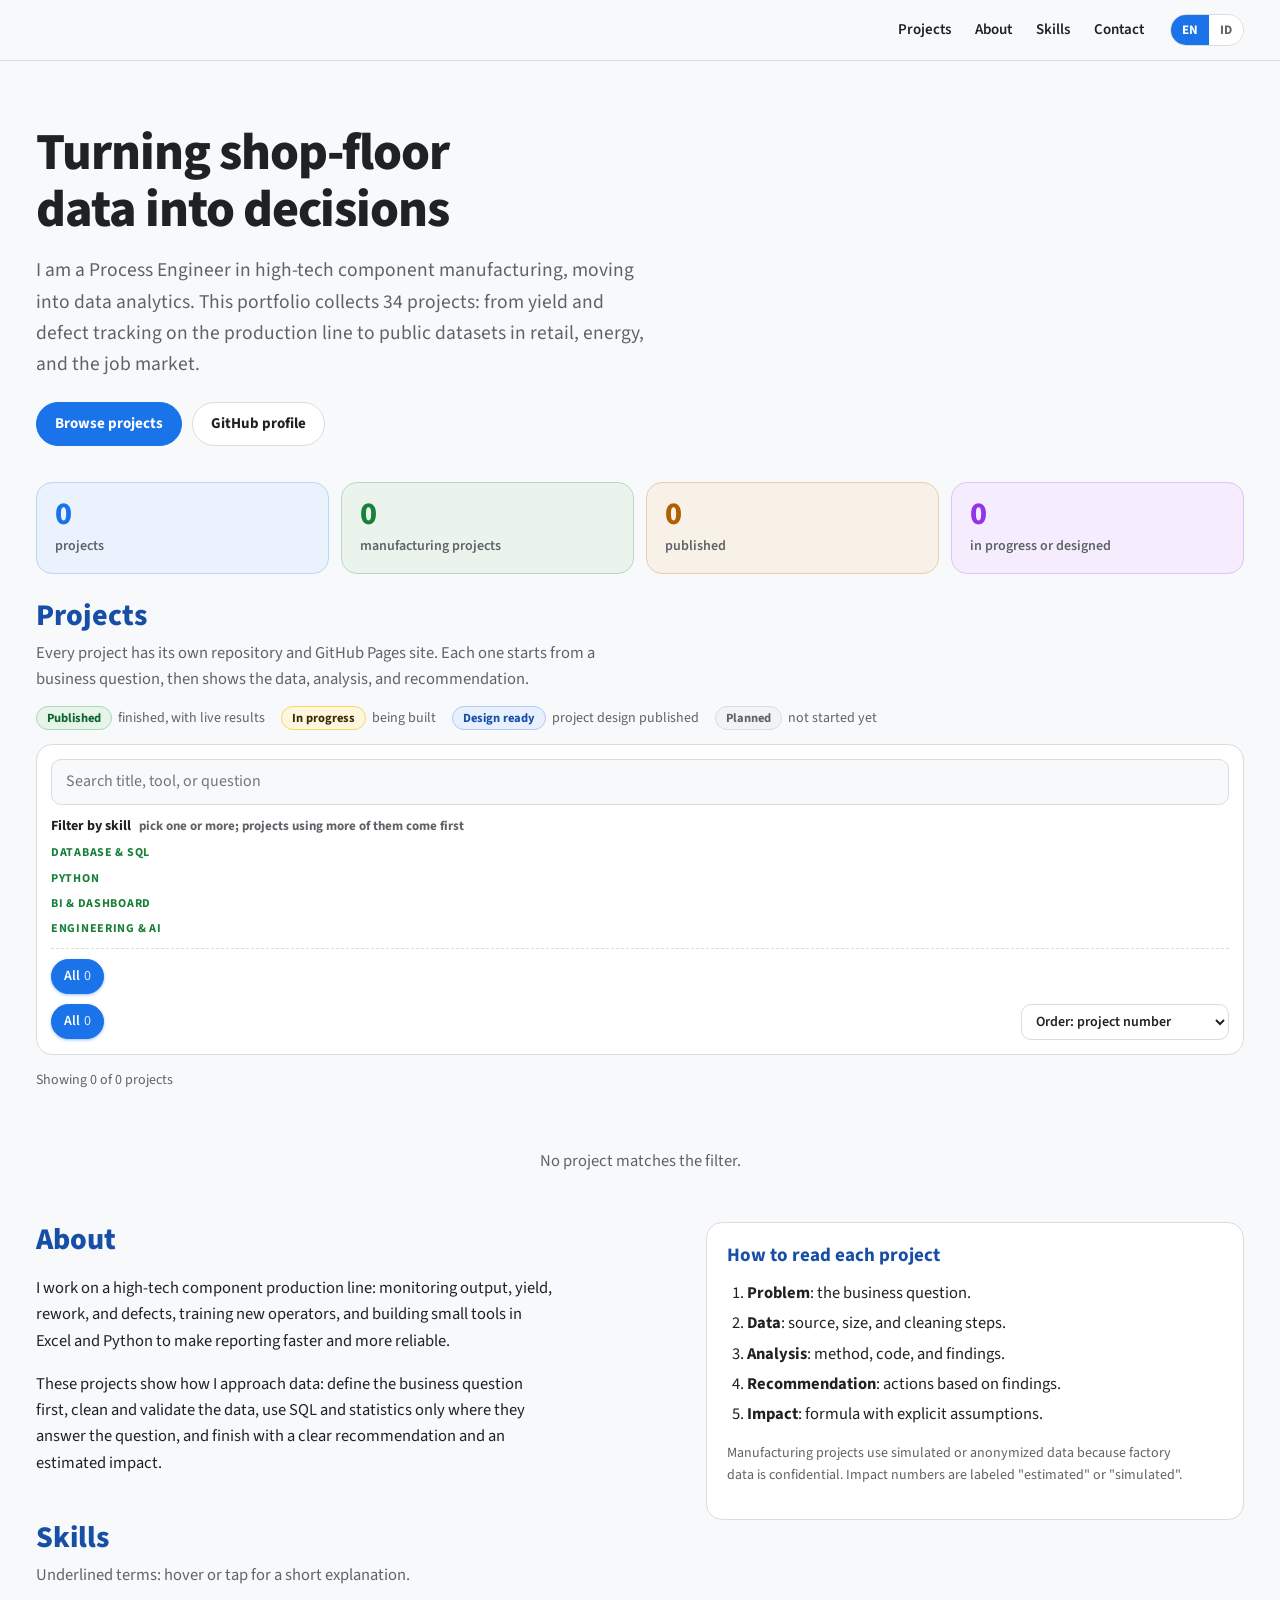
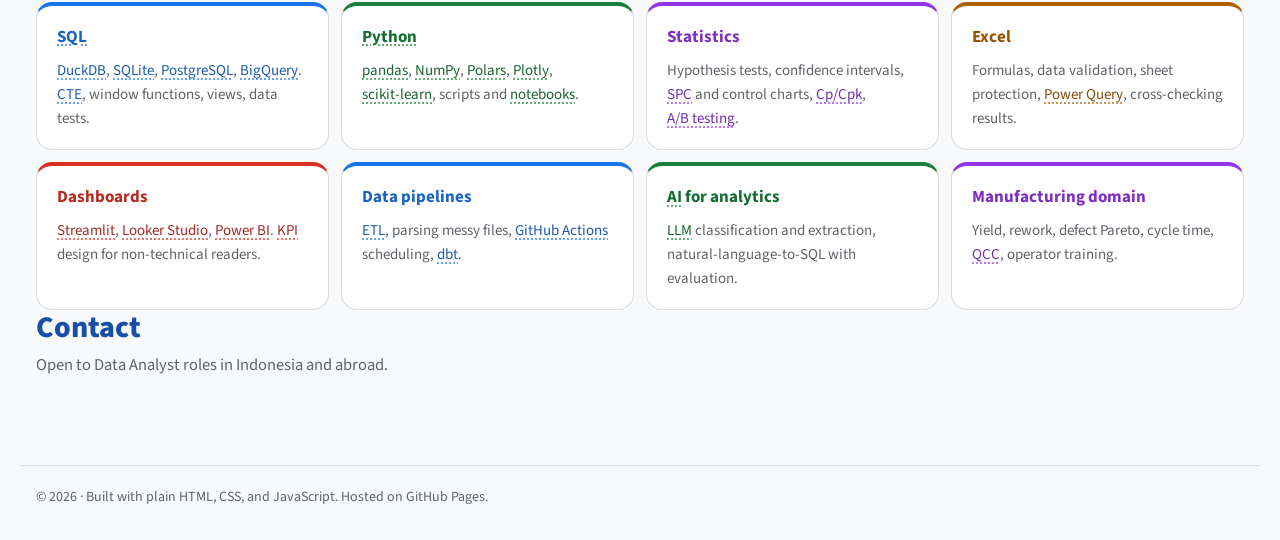
==== index.html @ 9bd35b0b "Skills: glossary popovers for platforms and acronyms, one hue per card Platforms and acronyms in the" ====
<!doctype html>
<html lang="en">
<head>
<meta charset="utf-8">
<meta name="viewport" content="width=device-width,initial-scale=1">
<title>Bagus Bernadi · Data Analyst Portfolio</title>
<meta name="description" content="Data Analyst portfolio of Bagus Bernadi: 34 projects in manufacturing analytics, SQL, Python, statistics, and dashboards.">
<meta property="og:title" content="Bagus Bernadi · Data Analyst Portfolio">
<meta property="og:description" content="34 data projects: manufacturing analytics, SQL, Python, statistics, and dashboards.">
<meta property="og:type" content="website">
<link rel="icon" href="assets/favicon.svg" type="image/svg+xml">
<link rel="preconnect" href="https://fonts.googleapis.com"><link rel="preconnect" href="https://fonts.gstatic.com" crossorigin>
<link rel="stylesheet" href="https://fonts.googleapis.com/css2?family=Source+Sans+3:wght@400;600;700;800&display=swap">
<link rel="stylesheet" href="assets/style.css?v=20261025a">
</head>
<body>
<header class="top">
 <div class="wrap bar">
  <a class="brand" href="#top" id="brand">Bagus Bernadi</a>
  <nav aria-label="Main">
   <a href="#projects" data-i="nav.projects">Projects</a>
   <a href="#about" data-i="nav.about">About</a>
   <a href="#skills" data-i="nav.skills">Skills</a>
   <a href="#contact" data-i="nav.contact">Contact</a>
  </nav>
  <div class="lang" role="group" aria-label="Language">
   <button type="button" data-lang="en" aria-pressed="true">EN</button><button type="button" data-lang="id" aria-pressed="false">ID</button>
  </div>
 </div>
</header>

<main id="top">
 <section class="hero wrap">
  <p class="eyebrow" id="role"></p>
  <h1 data-i="hero.title">Turning shop-floor data into decisions</h1>
  <p class="lead" data-i="hero.lead">I am a Process Engineer in high-tech component manufacturing, moving into data analytics. This portfolio collects 34 projects: from yield and defect tracking on the production line to public datasets in retail, energy, and the job market.</p>
  <div class="cta"><a class="btn pri" href="#projects" data-i="hero.cta1">Browse projects</a><a class="btn" id="ghLink" href="#" target="_blank" rel="noopener" data-i="hero.cta2">GitHub profile</a></div>
  <div class="stats" id="stats"></div>
 </section>

 <section id="projects" class="wrap">
  <h2 data-i="proj.title">Projects</h2>
  <p class="sub" data-i="proj.sub">Every project has its own repository and GitHub Pages site. Each one starts from a business question, then shows the data, analysis, and recommendation.</p>
  <div class="legend" id="legend"></div>
  <div class="filters">
   <label class="search"><span class="sr" data-i="f.search">Search</span><input id="q" type="search" data-ph="f.ph" placeholder="Search title, tool, or question"></label>
   <div class="skillf" id="fSkill" role="group" aria-label="Skills"></div>
   <div class="fgroup" id="fCat" role="group" aria-label="Category"></div>
   <div class="frow">
    <div class="fgroup" id="fStatus" role="group" aria-label="Status"></div>
    <select id="sort" aria-label="Sort"><option value="no" data-i="s.no">Order: project number</option><option value="status" data-i="s.status">Order: most complete first</option><option value="skill" data-i="s.skill">Order: most matching skills</option></select>
   </div>
  </div>
  <p class="count" id="count" aria-live="polite"></p>
  <div class="grid" id="grid"></div>
  <p class="empty" id="empty" hidden data-i="f.empty">No project matches the filter.</p>
 </section>

 <section id="about" class="wrap two">
  <div>
   <h2 data-i="about.title">About</h2>
   <p data-i="about.p1">I work on a high-tech component production line: monitoring output, yield, rework, and defects, training new operators, and building small tools in Excel and Python to make reporting faster and more reliable.</p>
   <p data-i="about.p2">These projects show how I approach data: define the business question first, clean and validate the data, use SQL and statistics only where they answer the question, and finish with a clear recommendation and an estimated impact.</p>
  </div>
  <div class="card note">
   <h3 data-i="about.h3">How to read each project</h3>
   <ol>
    <li data-i="about.l1"><b>Problem</b>: the business question.</li>
    <li data-i="about.l2"><b>Data</b>: source, size, and cleaning steps.</li>
    <li data-i="about.l3"><b>Analysis</b>: method, code, and findings.</li>
    <li data-i="about.l4"><b>Recommendation</b>: actions based on findings.</li>
    <li data-i="about.l5"><b>Impact</b>: formula with explicit assumptions.</li>
   </ol>
   <p class="small" data-i="about.note">Manufacturing projects use simulated or anonymized data because factory data is confidential. Impact numbers are labeled "estimated" or "simulated".</p>
  </div>
 </section>

 <section id="skills" class="wrap">
  <h2 data-i="skills.title">Skills</h2>
  <p class="sub" data-i="skills.sub">Underlined terms: hover or tap for a short explanation.</p>
  <div class="skills" id="skillGrid"></div>
 </section>

 <section id="contact" class="wrap">
  <h2 data-i="contact.title">Contact</h2>
  <p class="sub" data-i="contact.sub">Open to Data Analyst roles in Indonesia and abroad.</p>
  <div class="cta" id="contactLinks"></div>
 </section>
</main>

<footer class="wrap foot"><span id="year"></span> · <span data-i="foot">Built with plain HTML, CSS, and JavaScript. Hosted on GitHub Pages.</span></footer>

<script src="data/projects.js?v=20261025a"></script>
<script src="assets/app.js?v=20261025a"></script>
</body>
</html>
---- assets/style.css ----
:root{color-scheme:light;
--bg:#F8F9FA;--card:#FFFFFF;--sub:#F1F3F4;--line:#DADCE0;
--ink:#202124;--head:#174EA6;--mut:#5F6368;
--blue:#1A73E8;--green:#188038;--amber:#FBBC04;--amber-ink:#3C2A00;--soft:#E8F0FE;
--navyH:#1A73E8;--amberH:#B06000;--tealH:#188038;--plumH:#9334E6;--roseH:#D93025;--skyH:#1967D2;
--f:"Source Sans 3",Calibri,"Segoe UI",Arial,sans-serif}
[hidden]{display:none!important}
*{box-sizing:border-box}
html{scroll-behavior:smooth;scroll-padding-top:72px}
body{margin:0;background:var(--bg);color:var(--ink);font:400 16.5px/1.6 var(--f)}
a{color:var(--blue)}
.wrap{max-width:1240px;margin:0 auto;padding-left:max(16px,env(safe-area-inset-left));padding-right:max(16px,env(safe-area-inset-right))}
.sr{position:absolute;width:1px;height:1px;overflow:hidden;clip:rect(0 0 0 0)}

/* header */
.top{position:sticky;top:0;z-index:10;background:rgba(248,249,250,.92);backdrop-filter:blur(8px);border-bottom:1px solid var(--line)}
.bar{display:flex;align-items:center;gap:16px;height:60px}
.brand{font-weight:800;font-size:18px;color:var(--head);text-decoration:none;white-space:nowrap}
nav{display:flex;gap:4px;margin-left:auto;overflow-x:auto}
nav a{color:var(--ink);text-decoration:none;font-weight:600;font-size:15px;padding:6px 10px;border-radius:8px;white-space:nowrap}
nav a:hover,nav a:focus-visible{background:var(--soft);color:var(--head);outline:none}
.lang{display:flex;border:1px solid var(--line);border-radius:999px;overflow:hidden;flex:none}
.lang button{font:inherit;font-size:13px;font-weight:700;border:0;background:var(--card);color:var(--mut);padding:5px 11px;cursor:pointer}
.lang button[aria-pressed="true"]{background:var(--blue);color:#fff}
.lang button:focus-visible{outline:3px solid var(--amber);outline-offset:-3px}

/* hero */
.hero{padding-top:56px;padding-bottom:24px}
.eyebrow{margin:0 0 8px;font-weight:700;color:var(--green);letter-spacing:.06em;text-transform:uppercase;font-size:13px}
h1{margin:0;font-size:clamp(32px,5vw,52px);line-height:1.1;font-weight:800;letter-spacing:-.02em;max-width:18ch;text-wrap:balance}
.lead{font-size:clamp(17px,1.6vw,19.5px);color:var(--mut);max-width:62ch;margin:16px 0 0}
.cta{display:flex;flex-wrap:wrap;gap:10px;margin-top:22px}
.btn{display:inline-flex;align-items:center;gap:6px;border:1px solid var(--line);background:var(--card);color:var(--ink);text-decoration:none;font-weight:700;font-size:15px;padding:9px 18px;border-radius:999px}
.btn:hover{border-color:var(--blue);color:var(--head)}
.btn.pri{background:var(--blue);border-color:var(--blue);color:#fff}.btn.pri:hover{background:#1765CC;color:#fff}
.btn:focus-visible{outline:3px solid var(--amber);outline-offset:2px}
.stats{display:grid;grid-template-columns:repeat(4,1fr);gap:12px;margin-top:36px}
.stat{--h:var(--navyH);background:color-mix(in srgb,var(--h) 9%,var(--card));border:1px solid color-mix(in srgb,var(--h) 30%,var(--card));border-radius:16px;padding:14px 18px}
.stat b{display:block;font-size:32px;line-height:1.1;font-weight:800;color:var(--h);font-variant-numeric:tabular-nums}
.stat span{font-size:14px;color:var(--mut);font-weight:600}

/* sections */
section{margin-top:56px}
h2{font-size:clamp(24px,2.4vw,30px);font-weight:800;color:var(--head);margin:0 0 6px;line-height:1.2}
h3{font-size:19px;color:var(--head);margin:0 0 8px}
.sub{color:var(--mut);margin:0 0 14px;max-width:75ch}
.card{background:var(--card);border:1px solid var(--line);border-radius:16px;padding:18px 20px}
.small{font-size:14px;color:var(--mut)}

/* legend + filters */
.legend{display:flex;flex-wrap:wrap;gap:8px 16px;font-size:14px;color:var(--mut);margin-bottom:14px}
.legend span{display:inline-flex;align-items:center;gap:6px}
.filters{display:grid;gap:10px;background:var(--card);border:1px solid var(--line);border-radius:16px;padding:14px}
.search input{width:100%;font:inherit;font-size:16px;padding:9px 14px;border:1px solid var(--line);border-radius:10px;background:var(--bg);color:var(--ink)}
.search input:focus{outline:3px solid color-mix(in srgb,var(--blue) 40%,transparent);border-color:var(--blue)}
.fgroup{display:flex;flex-wrap:wrap;gap:6px}
.frow{display:flex;flex-wrap:wrap;gap:10px 18px;align-items:center}
/* chips: each chip gets its own hue via --c; tinted at rest, solid when selected */
.chipb{--c:var(--blue);font:inherit;font-size:14px;font-weight:600;cursor:pointer;border:1px solid color-mix(in srgb,var(--c) 32%,var(--card));background:color-mix(in srgb,var(--c) 10%,var(--card));color:color-mix(in srgb,var(--c) 82%,#000);padding:5px 12px;border-radius:999px;transition:background .15s,border-color .15s,color .15s}
.chipb i{font-style:normal;color:inherit;opacity:.7;margin-left:4px;font-weight:400}
.chipb:hover{background:color-mix(in srgb,var(--c) 18%,var(--card));border-color:var(--c)}
.chipb[aria-pressed="true"]{background:var(--c);border-color:var(--c);color:#fff;box-shadow:0 1px 3px color-mix(in srgb,var(--c) 45%,transparent)}.chipb[aria-pressed="true"] i{color:#fff;opacity:.85}
.chipb:focus-visible,select:focus-visible{outline:3px solid var(--amber);outline-offset:2px}
select{font:inherit;font-size:14px;font-weight:600;padding:6px 10px;border-radius:10px;border:1px solid var(--line);background:var(--card);color:var(--ink);margin-left:auto}
.skillf{display:grid;gap:6px;padding-bottom:10px;border-bottom:1px dashed var(--line)}
.skillf .sh{display:flex;align-items:center;gap:8px;font-size:13px;font-weight:700;color:var(--mut)}
.skillf .sh b{color:var(--ink);font-size:14px}.skillf .clr{font:inherit;font-size:13px;font-weight:700;color:var(--blue);background:none;border:0;cursor:pointer;padding:0;margin-left:auto}
.skillf .row{display:flex;flex-wrap:wrap;gap:6px;align-items:center}
.skillf .gl{font-size:12px;font-weight:700;text-transform:uppercase;letter-spacing:.06em;color:var(--green);min-width:118px}
.chipb.sk{font-size:13.5px;padding:4px 11px}
.tools button{--c:var(--blue);font:inherit;font-size:12.5px;font-weight:600;background:color-mix(in srgb,var(--c) 10%,var(--card));border:1px solid color-mix(in srgb,var(--c) 30%,var(--card));border-radius:6px;padding:0 7px;color:color-mix(in srgb,var(--c) 82%,#000);cursor:pointer;transition:background .15s}
.tools button:hover{background:color-mix(in srgb,var(--c) 18%,var(--card));border-color:var(--c)}.tools button.on{background:var(--c);border-color:var(--c);color:#fff}
.tools button:focus-visible{outline:3px solid var(--amber);outline-offset:1px}
.ds{margin:0;font-size:13.5px;color:var(--mut);line-height:1.45}
.ds a{color:var(--head);text-decoration:underline;text-decoration-color:color-mix(in srgb,var(--head) 40%,transparent);text-underline-offset:2px}
.ds a::after{content:" ↗";font-size:12px}
.dt{display:inline-block;font-size:11.5px;font-weight:700;letter-spacing:.03em;text-transform:uppercase;border-radius:6px;padding:0 6px;margin-right:6px;vertical-align:1px;--c:var(--mut);background:color-mix(in srgb,var(--c) 12%,var(--card));color:color-mix(in srgb,var(--c) 85%,#000)}
.dt-public{--c:var(--skyH)}.dt-sim{--c:var(--plumH)}.dt-own{--c:var(--tealH)}.dt-tbd{--c:var(--mut)}
.mt{font-size:12.5px;font-weight:700;color:var(--head)}
@media (max-width:640px){.skillf .gl{min-width:0;width:100%}.skillf .sh span{display:none}}
.count{font-size:14px;color:var(--mut);margin:14px 0 8px}
.empty{text-align:center;color:var(--mut);padding:32px}

/* project cards */
.grid{display:grid;grid-template-columns:repeat(3,minmax(0,1fr));gap:14px}
.pc{--h:var(--navyH);background:var(--card);border:1px solid var(--line);border-top:4px solid var(--h);border-radius:16px;padding:16px 18px;display:flex;flex-direction:column;gap:8px}
.pc .hd{display:flex;align-items:center;gap:8px;flex-wrap:wrap}
.no{font-weight:800;font-size:13px;color:var(--h);background:color-mix(in srgb,var(--h) 10%,var(--card));border-radius:8px;padding:1px 8px;font-variant-numeric:tabular-nums}
.cat{font-size:12.5px;font-weight:700;color:var(--h);text-transform:uppercase;letter-spacing:.06em}
.pc h3{font-size:18.5px;color:var(--ink);line-height:1.3;margin:0}
.pc .qq{font-size:15px;color:var(--mut);margin:0;line-height:1.5;flex:1}
.tools{display:flex;flex-wrap:wrap;gap:4px}
.tools span{font-size:12.5px;background:var(--sub);border:1px solid var(--line);border-radius:6px;padding:0 7px;color:var(--ink)}
.meta{display:flex;flex-wrap:wrap;gap:6px;align-items:center}
.badge{font-size:12.5px;font-weight:700;border-radius:999px;padding:1px 10px;border:1px solid transparent}
.st-done{background:#E6F4EA;color:#0D652D;border-color:#A8DAB5}
.st-in-progress{background:#FEF7E0;color:#3C2A00;border-color:#FDD663}
.st-design{background:var(--soft);color:var(--head);border-color:#AECBFA}
.st-planned{background:var(--sub);color:var(--mut);border-color:var(--line)}
.links{display:flex;gap:8px;margin-top:4px}
.links a,.links span{font-size:14px;font-weight:700;text-decoration:none;border-radius:999px;padding:5px 14px;border:1px solid var(--line)}
.links a.live{background:var(--blue);border-color:var(--blue);color:#fff}
.links a.code{color:var(--ink);background:var(--card)}
.links a:hover{filter:brightness(.95)}
.links a:focus-visible{outline:3px solid var(--amber);outline-offset:2px}
.links span{color:var(--mut);background:var(--sub);cursor:default}

/* about + skills */
.two{display:grid;grid-template-columns:1.2fr 1fr;gap:24px;align-items:start}
.two>div>p{max-width:65ch}
.note ol{margin:0;padding-left:20px}.note li{margin:4px 0}
.skills{display:grid;grid-template-columns:repeat(4,1fr);gap:12px}
.skills .card{--h:var(--navyH);border-top:4px solid var(--h)}
.skills .card h3{font-size:17px;color:color-mix(in srgb,var(--h) 85%,#000)}
.skills .card p{margin:0;font-size:15px;color:var(--mut)}
.nw{white-space:nowrap}
.term{font:inherit;color:inherit;background:none;border:0;padding:0;cursor:help;text-decoration:underline dotted color-mix(in srgb,var(--h) 65%,transparent);text-underline-offset:3px;text-decoration-thickness:1.5px}
.skills .card p .term{color:color-mix(in srgb,var(--h) 70%,var(--ink))}
.term:hover,.term[aria-expanded="true"]{color:color-mix(in srgb,var(--h) 85%,#000)!important;background:color-mix(in srgb,var(--h) 12%,var(--card));border-radius:3px}
.term:focus-visible{outline:2px solid var(--h);outline-offset:1px;border-radius:3px}
#tip{--h:var(--blue);position:absolute;z-index:50;width:max-content;max-width:min(300px,calc(100vw - 16px));background:var(--card);border:1px solid var(--line);border-left:4px solid var(--h);border-radius:10px;box-shadow:0 6px 20px rgba(0,0,0,.14);padding:10px 12px;font-size:14px;line-height:1.4;color:var(--ink)}
#tip b{color:color-mix(in srgb,var(--h) 85%,#000);font-size:15px}
#tip .tf{display:block;font-size:12.5px;font-weight:600;color:var(--mut);margin-top:1px}
#tip p{margin:6px 0 0}
#tip .tl{font:inherit;font-size:13.5px;font-weight:600;color:color-mix(in srgb,var(--h) 85%,#000);background:none;border:0;padding:0;margin-top:8px;cursor:pointer}
#tip .tl:hover{text-decoration:underline}

.foot{margin-top:64px;padding-top:20px;padding-bottom:32px;border-top:1px solid var(--line);font-size:14px;color:var(--mut)}

@media (max-width:1000px){.grid{grid-template-columns:repeat(2,minmax(0,1fr))}.skills{grid-template-columns:repeat(2,1fr)}.two{grid-template-columns:1fr}}
@media (max-width:640px){
 .grid,.skills{grid-template-columns:1fr}.stats{grid-template-columns:1fr 1fr}
 .bar{gap:8px}nav a{padding:6px 7px;font-size:14px}.brand{display:none}nav{margin-left:0}.lang{margin-left:auto}
 select{margin-left:0;width:100%}
 .hero{padding-top:32px}
}
@media (prefers-reduced-motion:reduce){html{scroll-behavior:auto}.chipb,.tools button{transition:none}}
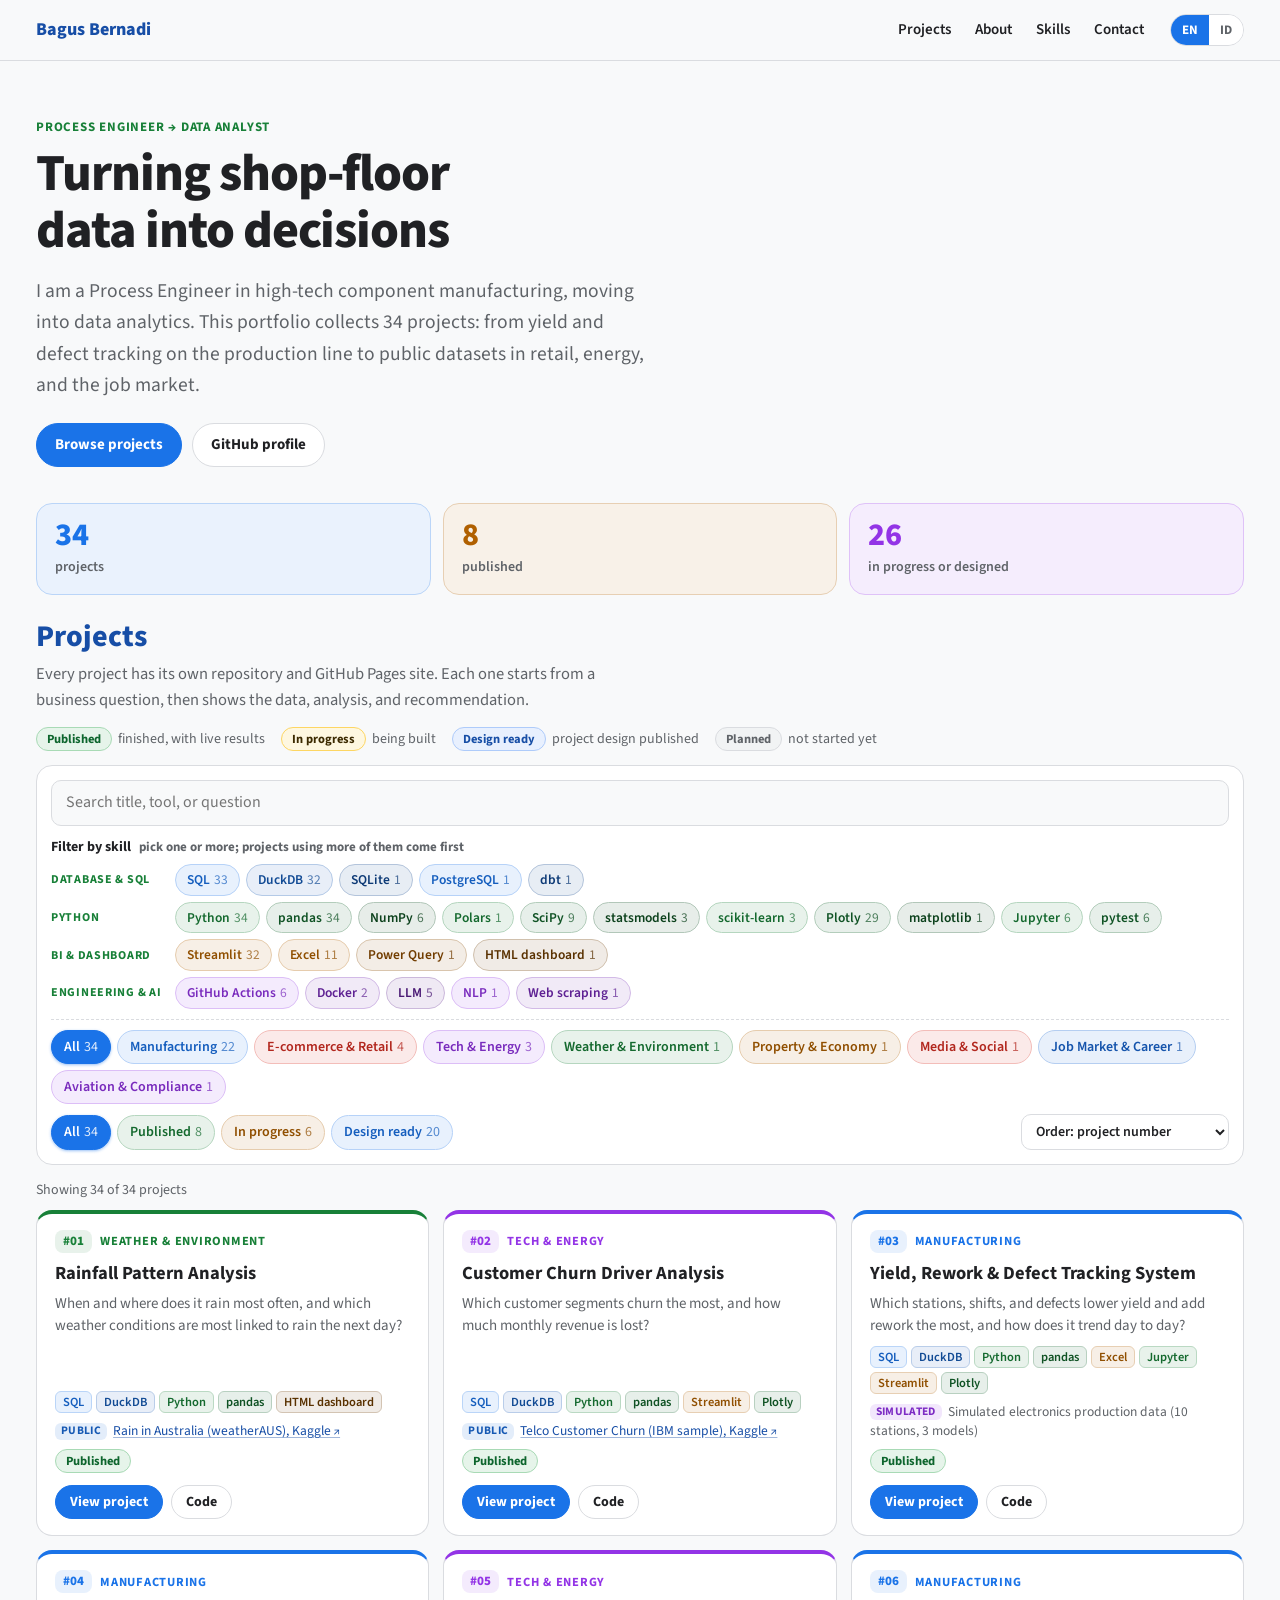
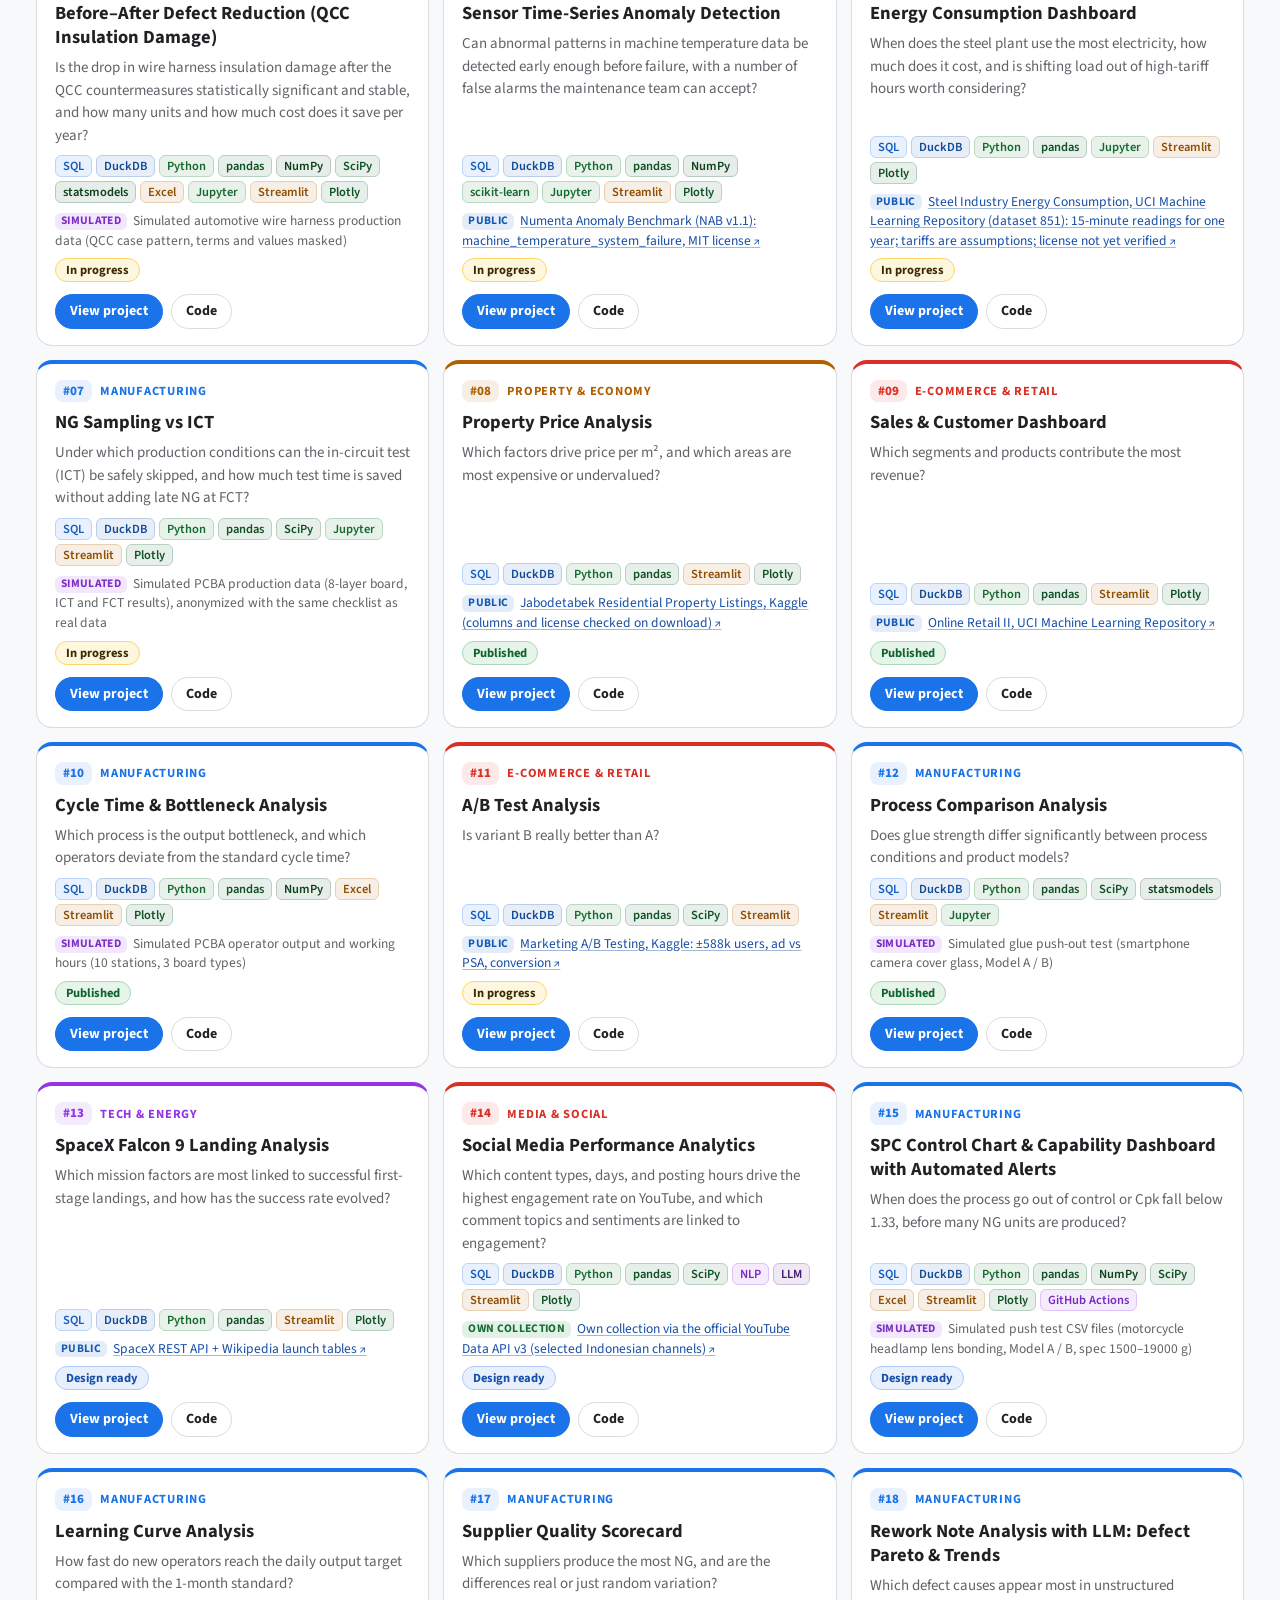
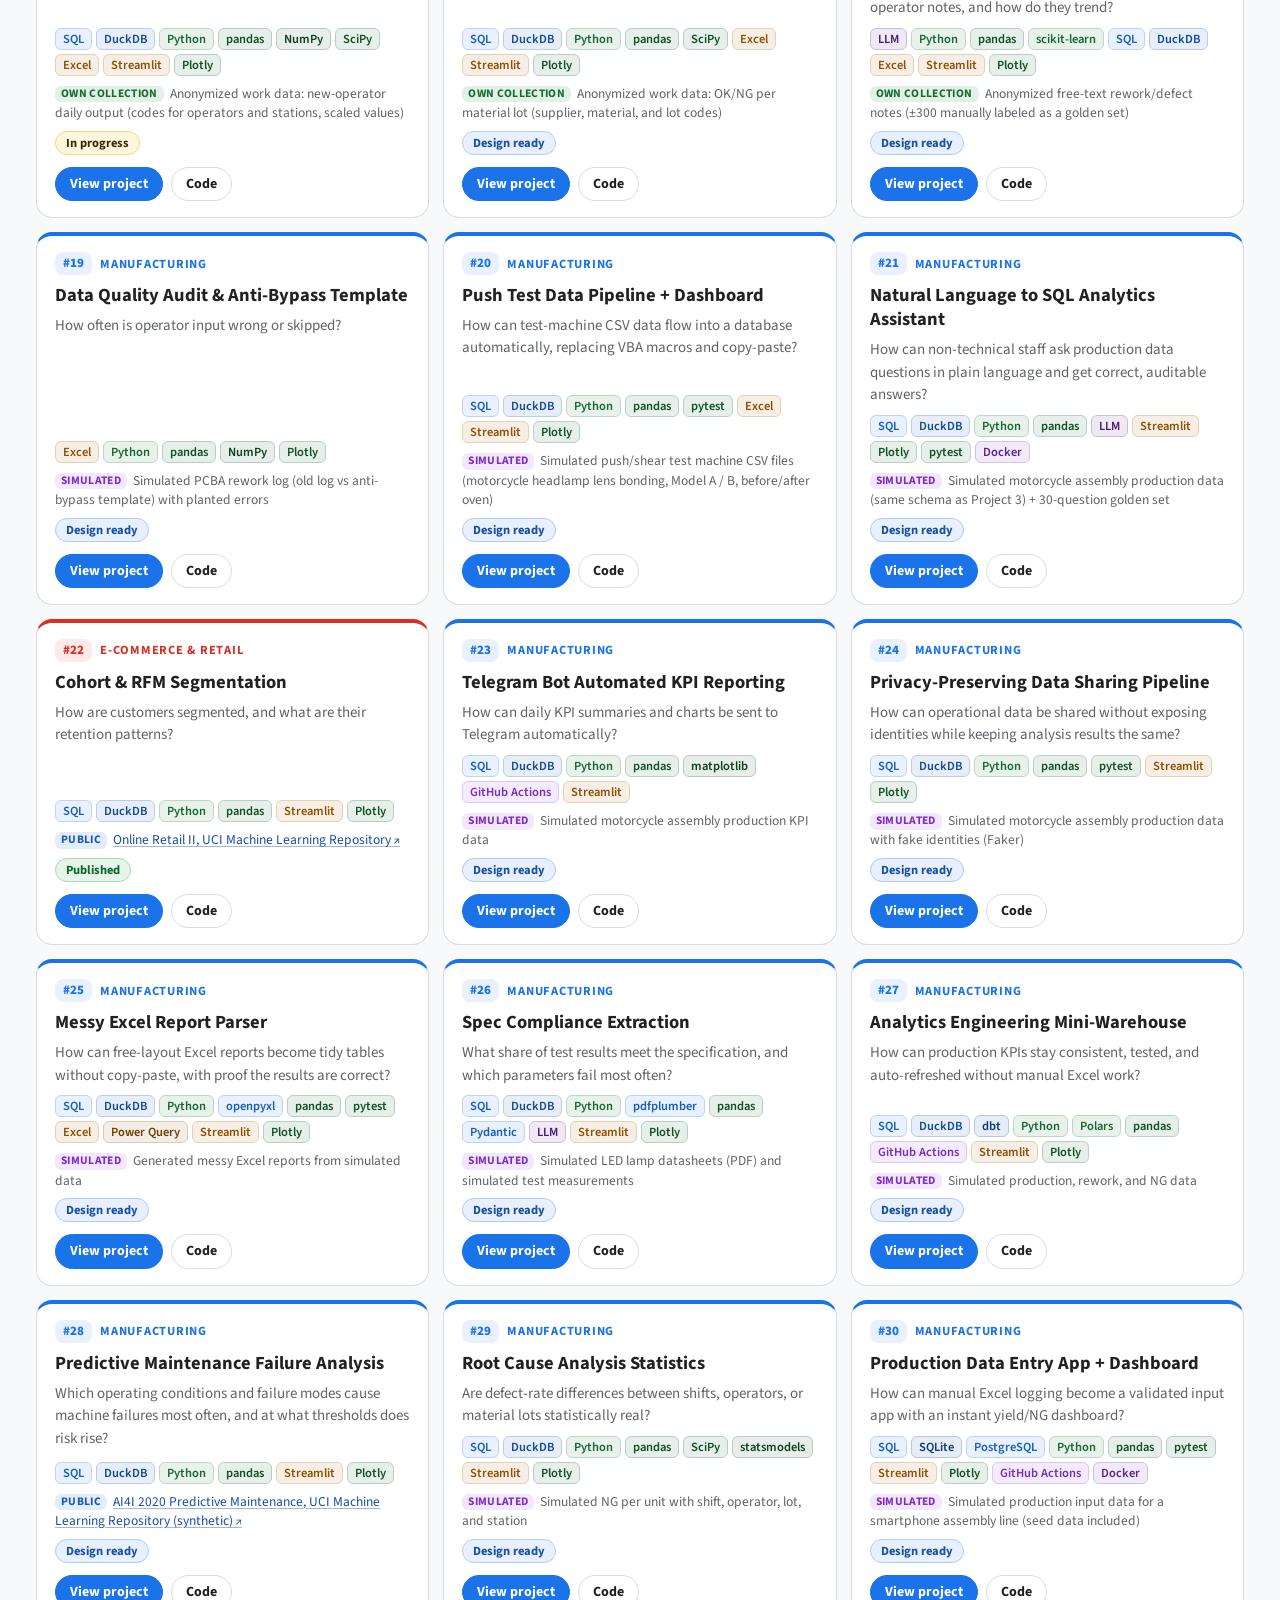
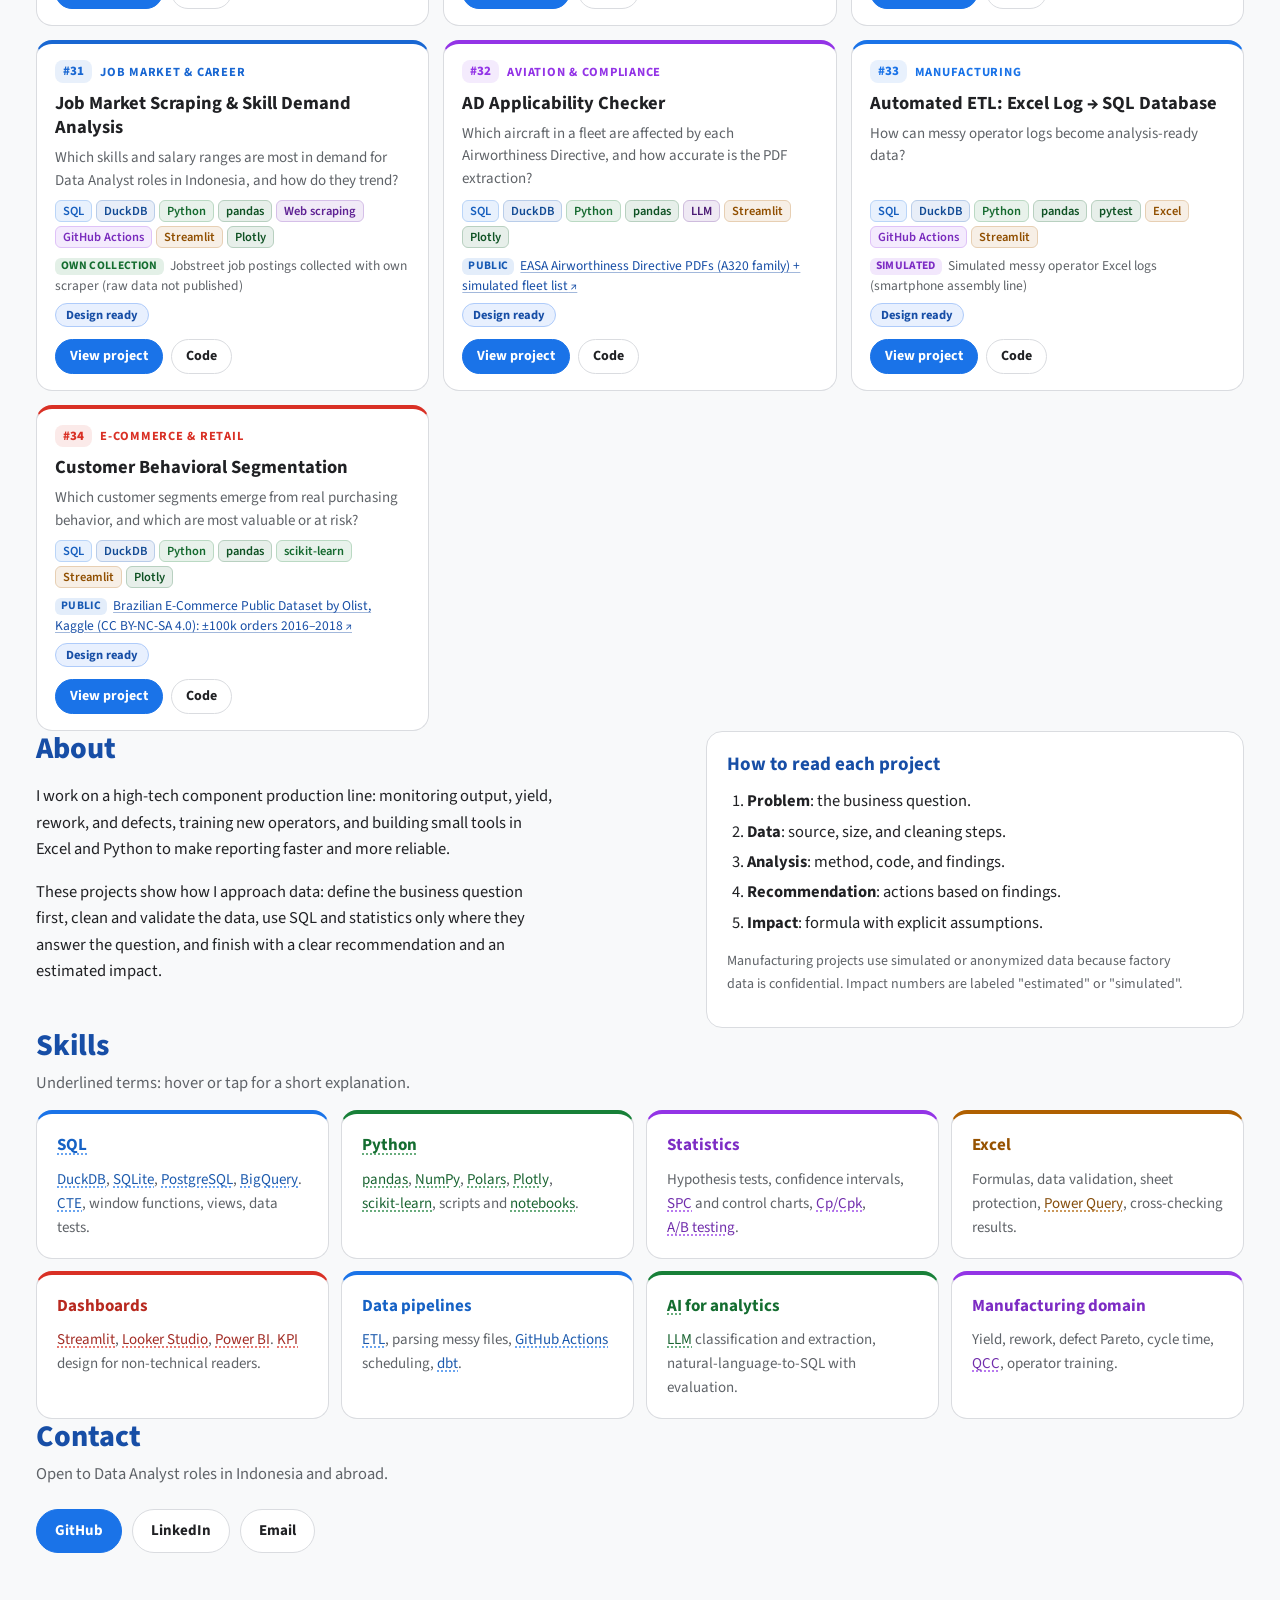
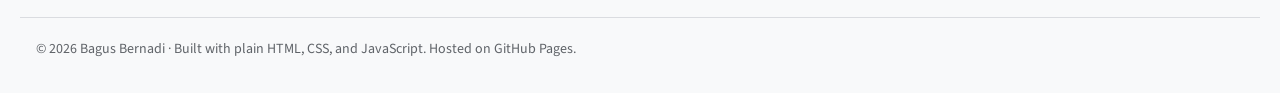
==== commit cb4d6ef5: "Set static href for GitHub profile button (works without JS)" ====
--- a/index.html
+++ b/index.html
@@ -34,7 +34,7 @@
   <p class="eyebrow" id="role"></p>
   <h1 data-i="hero.title">Turning shop-floor data into decisions</h1>
   <p class="lead" data-i="hero.lead">I am a Process Engineer in high-tech component manufacturing, moving into data analytics. This portfolio collects 34 projects: from yield and defect tracking on the production line to public datasets in retail, energy, and the job market.</p>
-  <div class="cta"><a class="btn pri" href="#projects" data-i="hero.cta1">Browse projects</a><a class="btn" id="ghLink" href="#" target="_blank" rel="noopener" data-i="hero.cta2">GitHub profile</a></div>
+  <div class="cta"><a class="btn pri" href="#projects" data-i="hero.cta1">Browse projects</a><a class="btn" id="ghLink" href="https://github.com/bagusbernadi" target="_blank" rel="noopener" data-i="hero.cta2">GitHub profile</a></div>
   <div class="stats" id="stats"></div>
  </section>
 
--- a/assets/style.css
+++ b/assets/style.css
@@ -34,7 +34,7 @@
 .btn:hover{border-color:var(--blue);color:var(--head)}
 .btn.pri{background:var(--blue);border-color:var(--blue);color:#fff}.btn.pri:hover{background:#1765CC;color:#fff}
 .btn:focus-visible{outline:3px solid var(--amber);outline-offset:2px}
-.stats{display:grid;grid-template-columns:repeat(4,1fr);gap:12px;margin-top:36px}
+.stats{display:grid;grid-template-columns:repeat(3,1fr);gap:12px;margin-top:36px}
 .stat{--h:var(--navyH);background:color-mix(in srgb,var(--h) 9%,var(--card));border:1px solid color-mix(in srgb,var(--h) 30%,var(--card));border-radius:16px;padding:14px 18px}
 .stat b{display:block;font-size:32px;line-height:1.1;font-weight:800;color:var(--h);font-variant-numeric:tabular-nums}
 .stat span{font-size:14px;color:var(--mut);font-weight:600}
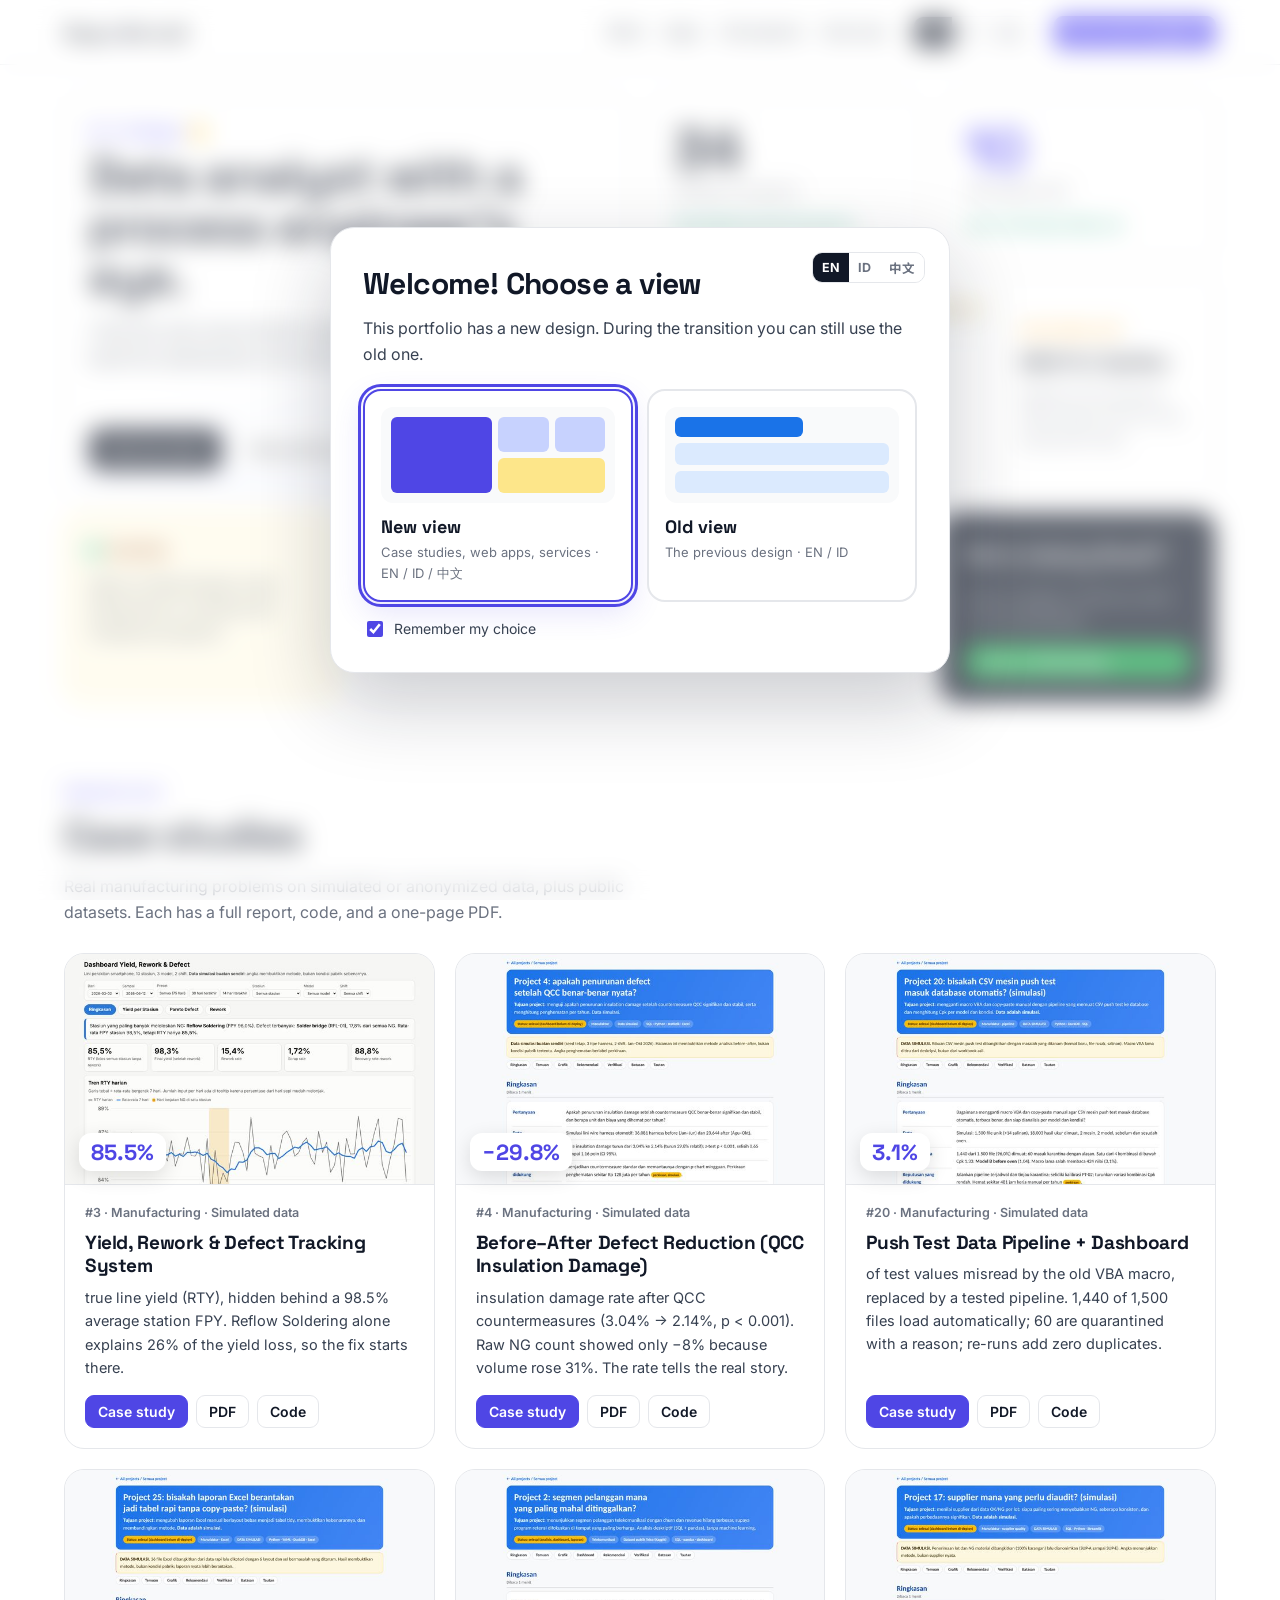
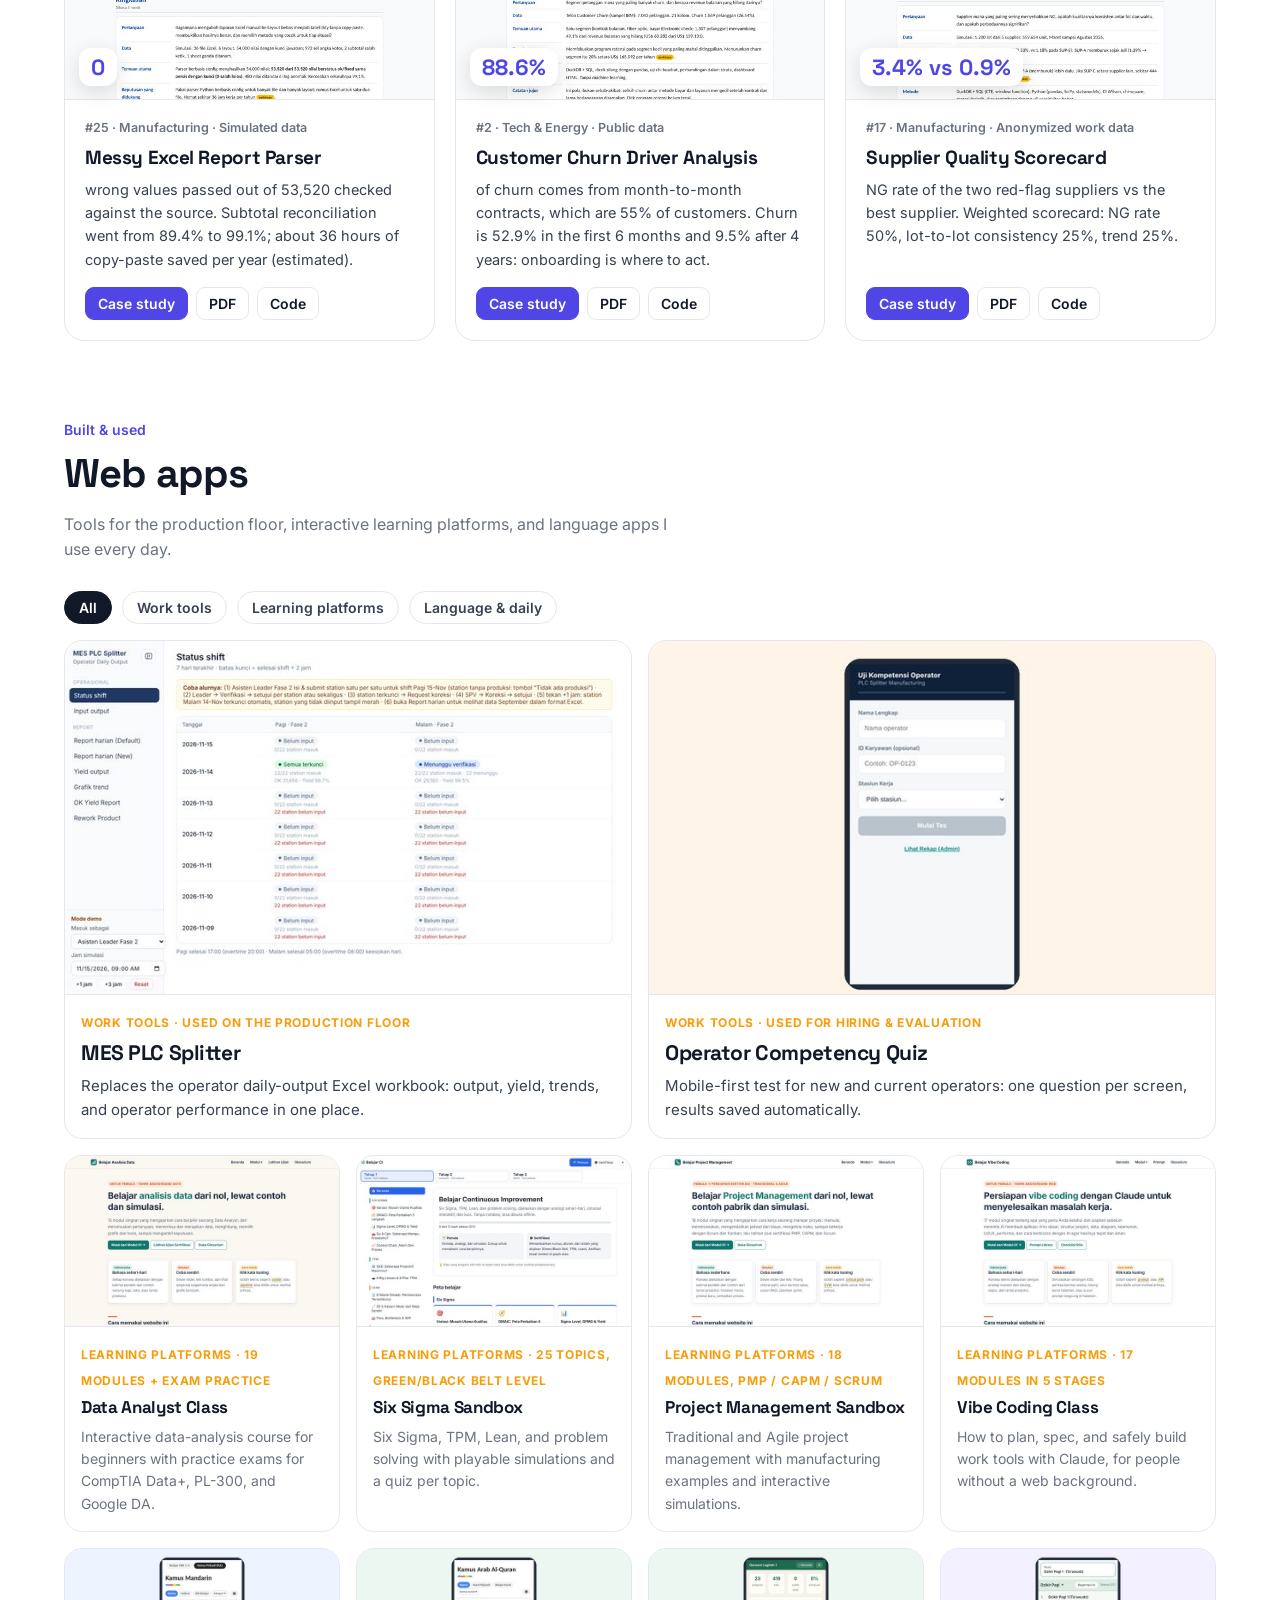
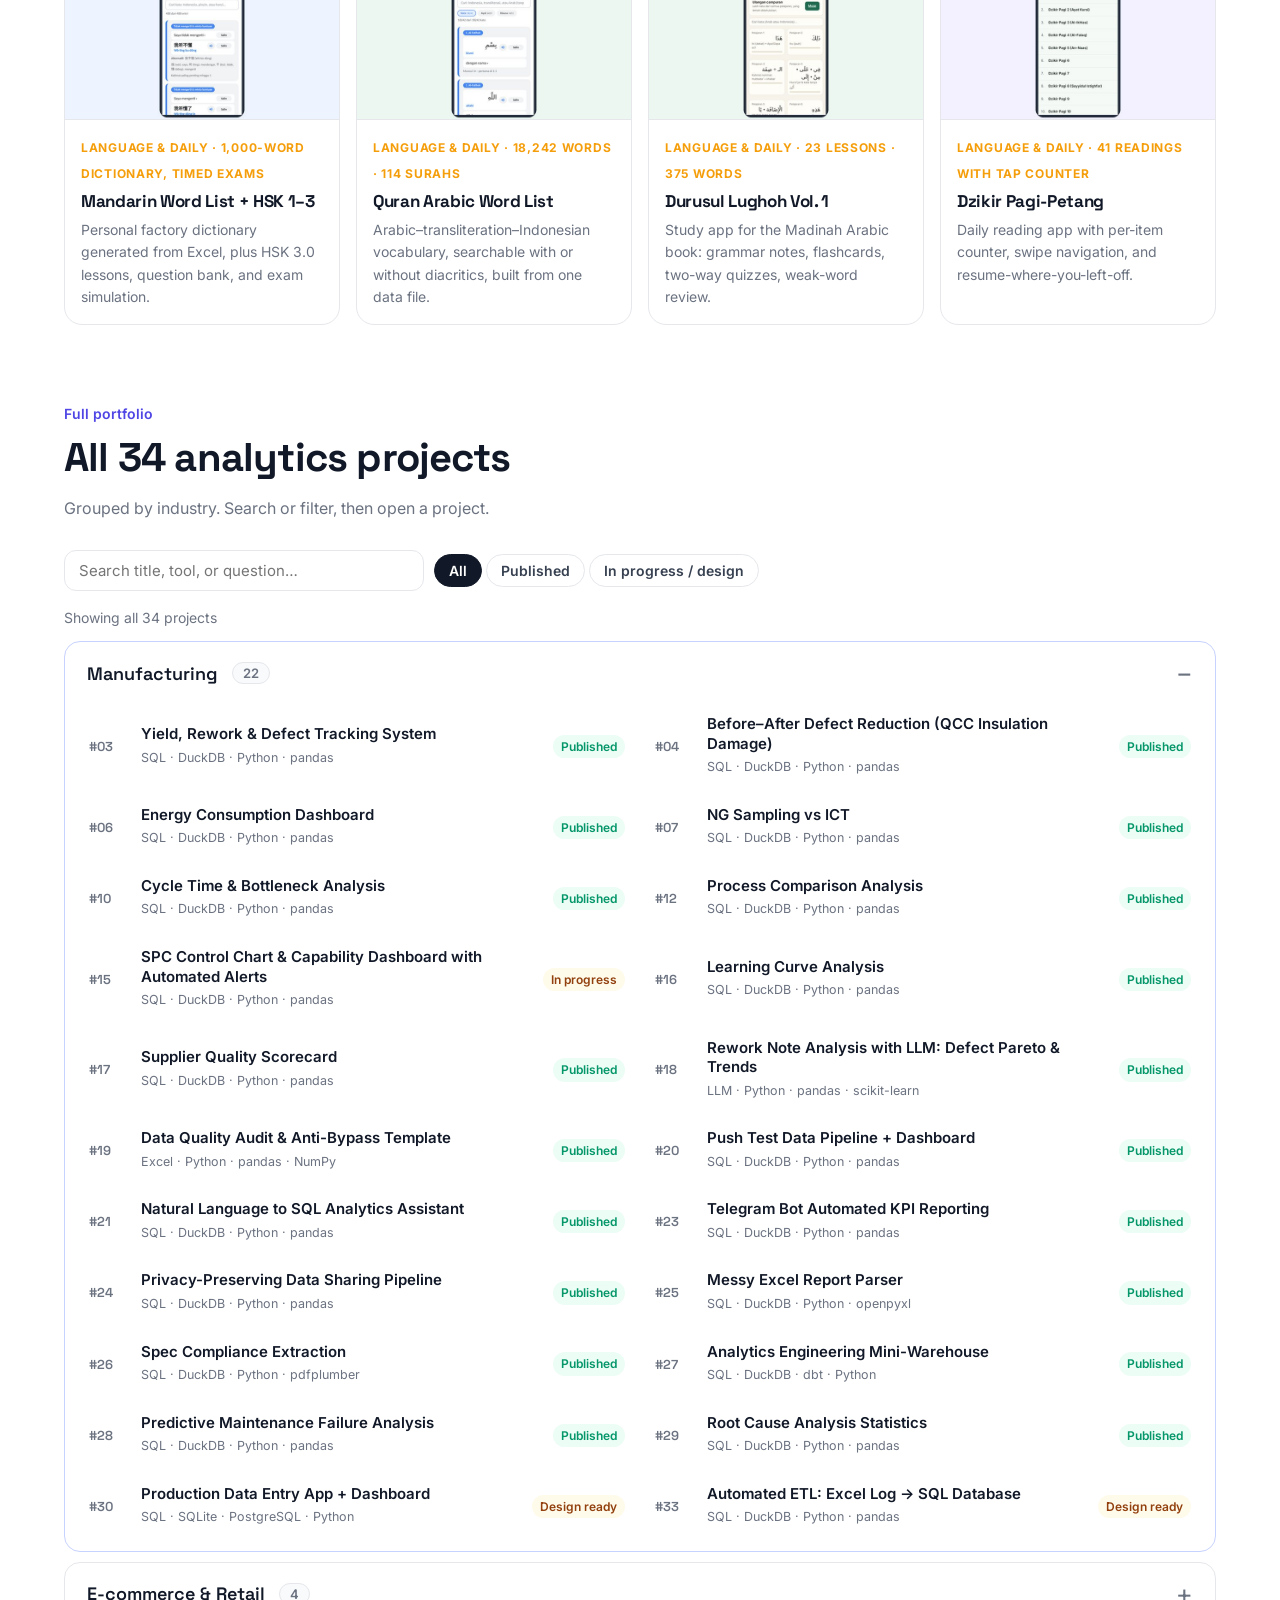
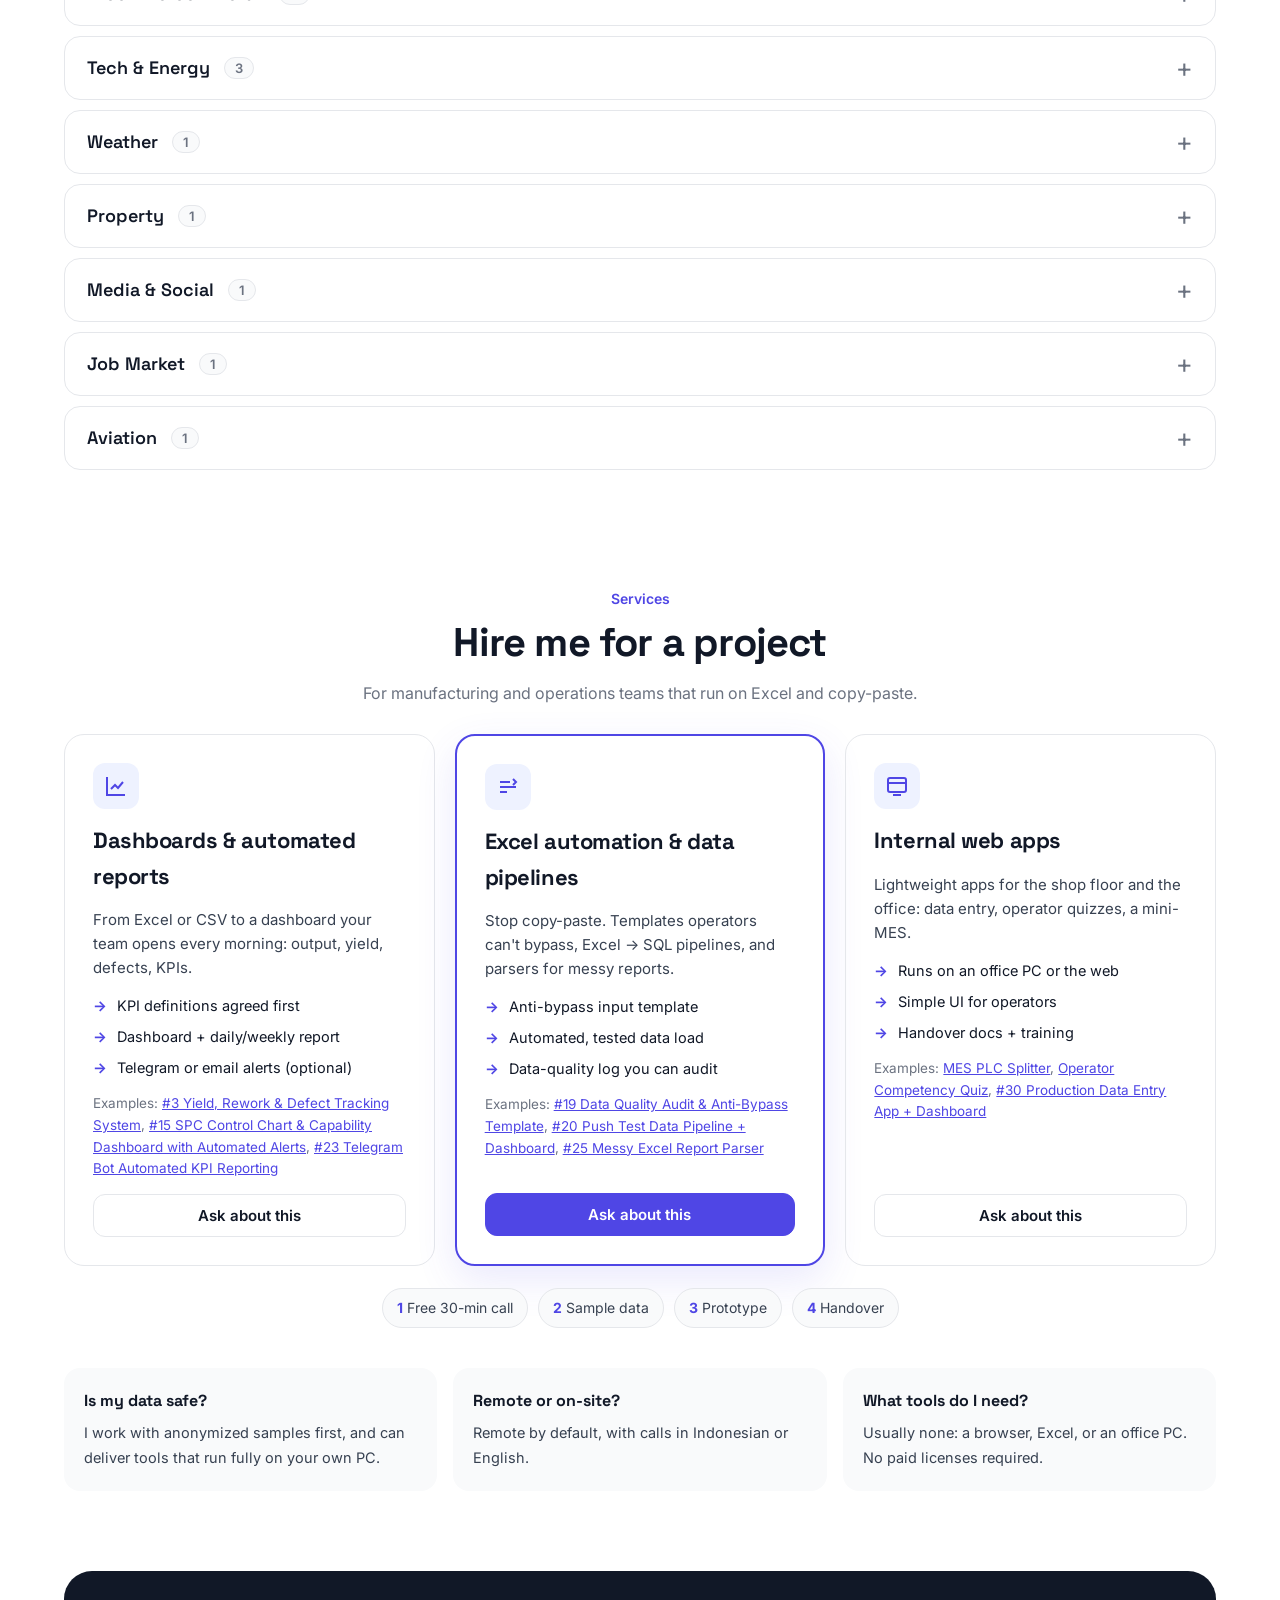
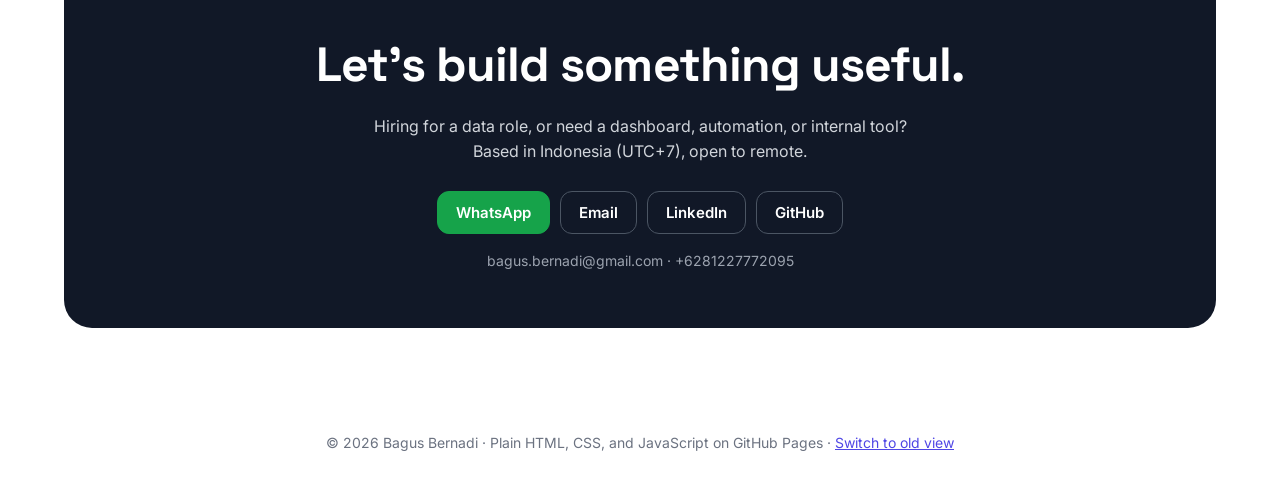
==== commit 2bb6241a: "Redesign halaman utama (layout Bento, EN/ID/中文) + popup pilih tampilan lama/baru - Tampilan baru: he" ====
--- a/index.html
+++ b/index.html
@@ -1,96 +1,82 @@
-<!doctype html>
+<!DOCTYPE html>
 <html lang="en">
 <head>
 <meta charset="utf-8">
 <meta name="viewport" content="width=device-width,initial-scale=1">
-<title>Bagus Bernadi · Data Analyst Portfolio</title>
-<meta name="description" content="Data Analyst portfolio of Bagus Bernadi: 34 projects in manufacturing analytics, SQL, Python, statistics, and dashboards.">
-<meta property="og:title" content="Bagus Bernadi · Data Analyst Portfolio">
-<meta property="og:description" content="34 data projects: manufacturing analytics, SQL, Python, statistics, and dashboards.">
+<title>Bagus Bernadi · Data Analyst & Tool Builder</title>
+<meta name="description" content="Portfolio of Bagus Bernadi, Process Engineer turned Data Analyst: 34 analytics projects and 10 web apps. Manufacturing analytics, dashboards, Excel automation, and internal tools.">
+<meta property="og:title" content="Bagus Bernadi · Data Analyst & Tool Builder">
+<meta property="og:description" content="34 analytics projects and 10 web apps: manufacturing analytics, SQL, Python, dashboards, Excel automation, and internal tools.">
 <meta property="og:type" content="website">
+<meta property="og:url" content="https://bagusbernadi.github.io/">
+<meta property="og:image" content="https://bagusbernadi.github.io/assets/thumbs/p3d.jpg">
+<meta name="twitter:card" content="summary_large_image">
+<script>/* view chooser: ?view=new|classic, saved choice in localStorage "view" */
+(function(){try{var q=new URLSearchParams(location.search).get("view");if(q==="new"||q==="classic")localStorage.setItem("view",q);
+if((q||localStorage.getItem("view"))==="classic"){var u=new URLSearchParams(location.search);u.delete("view");var s=u.toString();location.replace("classic/"+(s?"?"+s:"")+location.hash);}}catch(e){}})();</script>
 <link rel="icon" href="assets/favicon.svg" type="image/svg+xml">
 <link rel="preconnect" href="https://fonts.googleapis.com"><link rel="preconnect" href="https://fonts.gstatic.com" crossorigin>
-<link rel="stylesheet" href="https://fonts.googleapis.com/css2?family=Source+Sans+3:wght@400;600;700;800&display=swap">
-<link rel="stylesheet" href="assets/style.css?v=20261025a">
+<link rel="stylesheet" href="https://fonts.googleapis.com/css2?family=Inter:wght@400;500;600;700&family=Noto+Sans+SC:wght@400;500;700&family=Space+Grotesk:wght@500;600;700&display=swap">
+<link rel="stylesheet" href="assets/style.css?v=20261118a">
+<script type="application/ld+json">{"@context":"https://schema.org","@type":"Person","name":"Bagus Bernadi","jobTitle":"Process Engineer → Data Analyst","url":"https://bagusbernadi.github.io/","sameAs":["https://github.com/bagusbernadi","https://www.linkedin.com/in/bagus-bernadi/"],"knowsAbout":["SQL","Python","Statistics","SPC","Dashboards","Excel automation","Manufacturing analytics"]}</script>
 </head>
 <body>
-<header class="top">
- <div class="wrap bar">
-  <a class="brand" href="#top" id="brand">Bagus Bernadi</a>
-  <nav aria-label="Main">
-   <a href="#projects" data-i="nav.projects">Projects</a>
-   <a href="#about" data-i="nav.about">About</a>
-   <a href="#skills" data-i="nav.skills">Skills</a>
-   <a href="#contact" data-i="nav.contact">Contact</a>
-  </nav>
-  <div class="lang" role="group" aria-label="Language">
-   <button type="button" data-lang="en" aria-pressed="true">EN</button><button type="button" data-lang="id" aria-pressed="false">ID</button>
+<nav class="top" aria-label="Main"><div class="wrap bar">
+ <a class="brand" href="#top">Bagus<span>.</span>Bernadi</a>
+ <div class="links"><a href="#work" data-i="nav.work"></a><a href="#apps" data-i="nav.apps"></a><a href="#all" data-i="nav.all"></a><a href="#services" data-i="nav.svc"></a></div>
+ <div class="lang" role="group" aria-label="Language"><button type="button" data-lang="en" aria-pressed="true">EN</button><button type="button" data-lang="id" aria-pressed="false">ID</button><button type="button" data-lang="zh" aria-pressed="false" lang="zh-CN">中文</button></div>
+ <a class="btn acc sm" href="#contact" data-i="nav.cta"></a>
+ <button class="menu" type="button" id="menuBtn" aria-expanded="false" aria-controls="drawer" aria-label="Menu"><span></span></button>
+</div>
+<div class="drawer" id="drawer"><a href="#work" data-i="nav.work"></a><a href="#apps" data-i="nav.apps"></a><a href="#all" data-i="nav.all"></a><a href="#services" data-i="nav.svc"></a><a href="#contact" data-i="nav.cta"></a></div>
+</nav>
+
+<main class="wrap" id="top">
+<div class="bento">
+ <div class="t intro"><div><div class="hi" data-i="hero.hi"></div><h1 data-i="hero.h1"></h1><p data-i="hero.p"></p></div>
+  <div class="cta"><a class="btn pri" href="#work" data-i="hero.b1"></a><a class="btn" href="#services" data-i="hero.b2"></a></div></div>
+ <div class="t num"><b id="nP"></b><span data-i="n.p"></span><small id="nD"></small></div>
+ <div class="t num n2"><b id="nA"></b><span data-i="n.a"></span><small data-i="n.as"></small></div>
+ <a class="t shot" href="https://github.com/bagusbernadi/mes-que-un-club" target="_blank" rel="noopener"><img src="assets/thumbs/mes.jpg" alt="MES PLC Splitter"><div><span class="k" data-i="shot.k"></span><h3>MES PLC Splitter</h3><p data-i="shot.p"></p></div></a>
+ <div class="t open"><span class="dot"><i></i><span data-i="open.h"></span></span><p data-i="open.p"></p></div>
+ <div class="t stack"><h3 data-i="stack.h"></h3><div class="chips" id="chips"></div></div>
+ <div class="t talk"><h3 data-i="talk.h"></h3><p data-i="talk.p"></p><a class="btn wa sm" id="waT" target="_blank" rel="noopener" data-i="talk.b"></a></div>
+</div>
+
+<section id="work"><div class="sh"><div><div class="eb" data-i="work.eb"></div><h2 data-i="work.h"></h2><p data-i="work.p"></p></div></div>
+ <div class="feat" id="feat"></div></section>
+
+<section id="apps" style="padding-top:20px"><div class="sh"><div><div class="eb" data-i="apps.eb"></div><h2 data-i="apps.h"></h2><p data-i="apps.p"></p></div></div>
+ <div class="tools" id="appF"></div>
+ <div class="apps" id="apps2"></div></section>
+
+<section id="all" style="padding-top:20px"><div class="sh"><div><div class="eb" data-i="all.eb"></div><h2 id="allT"></h2><p data-i="all.p"></p></div></div>
+ <div class="tools"><input id="q" type="search" autocomplete="off"><span id="stF"></span><span id="skSel"></span></div>
+ <div class="count" id="cnt" aria-live="polite"></div>
+ <div class="acc" id="acc"></div></section>
+
+<section id="services"><div class="sh" style="justify-content:center;text-align:center"><div><div class="eb" data-i="svc.eb"></div><h2 data-i="svc.h"></h2><p style="margin-inline:auto" data-i="svc.p"></p></div></div>
+ <div class="svc" id="svc"></div><div class="steps" id="steps"></div>
+ <div class="faq" id="faq"></div></section>
+
+<section id="contact" style="padding-top:20px"><div class="end"><h2 data-i="end.h"></h2><p data-i="end.p"></p><div class="cta" id="cb"></div><span class="addr" id="addr"></span></div></section>
+</main>
+<footer><span id="foot"></span> · <a href="classic/?view=classic" id="toClassic"></a></footer>
+<div class="vw" id="vw" hidden>
+ <div class="vw-box" role="dialog" aria-modal="true" aria-labelledby="vwT" aria-describedby="vwP">
+  <div class="vw-lang" id="vwLang"><button type="button" data-l="en">EN</button><button type="button" data-l="id">ID</button><button type="button" data-l="zh" lang="zh-CN">中文</button></div>
+  <h2 id="vwT"></h2><p id="vwP"></p>
+  <div class="vw-opts">
+   <button type="button" class="vw-opt new" id="vwNew"><span class="vw-pv"><i></i><i></i><i></i><i></i></span><b id="vwNewT"></b><small id="vwNewS"></small></button>
+   <button type="button" class="vw-opt old" id="vwOld"><span class="vw-pv"><i></i><i></i><i></i></span><b id="vwOldT"></b><small id="vwOldS"></small></button>
   </div>
+  <label class="vw-rem"><input type="checkbox" id="vwRem" checked> <span id="vwRemT"></span></label>
  </div>
-</header>
+</div>
+<button class="totop" id="totop" type="button" aria-label="Back to top">↑</button>
 
-<main id="top">
- <section class="hero wrap">
-  <p class="eyebrow" id="role"></p>
-  <h1 data-i="hero.title">Turning shop-floor data into decisions</h1>
-  <p class="lead" data-i="hero.lead">I am a Process Engineer in high-tech component manufacturing, moving into data analytics. This portfolio collects 34 projects: from yield and defect tracking on the production line to public datasets in retail, energy, and the job market.</p>
-  <div class="cta"><a class="btn pri" href="#projects" data-i="hero.cta1">Browse projects</a><a class="btn" id="ghLink" href="https://github.com/bagusbernadi" target="_blank" rel="noopener" data-i="hero.cta2">GitHub profile</a></div>
-  <div class="stats" id="stats"></div>
- </section>
-
- <section id="projects" class="wrap">
-  <h2 data-i="proj.title">Projects</h2>
-  <p class="sub" data-i="proj.sub">Every project has its own repository and GitHub Pages site. Each one starts from a business question, then shows the data, analysis, and recommendation.</p>
-  <div class="legend" id="legend"></div>
-  <div class="filters">
-   <label class="search"><span class="sr" data-i="f.search">Search</span><input id="q" type="search" data-ph="f.ph" placeholder="Search title, tool, or question"></label>
-   <div class="skillf" id="fSkill" role="group" aria-label="Skills"></div>
-   <div class="fgroup" id="fCat" role="group" aria-label="Category"></div>
-   <div class="frow">
-    <div class="fgroup" id="fStatus" role="group" aria-label="Status"></div>
-    <select id="sort" aria-label="Sort"><option value="no" data-i="s.no">Order: project number</option><option value="status" data-i="s.status">Order: most complete first</option><option value="skill" data-i="s.skill">Order: most matching skills</option></select>
-   </div>
-  </div>
-  <p class="count" id="count" aria-live="polite"></p>
-  <div class="grid" id="grid"></div>
-  <p class="empty" id="empty" hidden data-i="f.empty">No project matches the filter.</p>
- </section>
-
- <section id="about" class="wrap two">
-  <div>
-   <h2 data-i="about.title">About</h2>
-   <p data-i="about.p1">I work on a high-tech component production line: monitoring output, yield, rework, and defects, training new operators, and building small tools in Excel and Python to make reporting faster and more reliable.</p>
-   <p data-i="about.p2">These projects show how I approach data: define the business question first, clean and validate the data, use SQL and statistics only where they answer the question, and finish with a clear recommendation and an estimated impact.</p>
-  </div>
-  <div class="card note">
-   <h3 data-i="about.h3">How to read each project</h3>
-   <ol>
-    <li data-i="about.l1"><b>Problem</b>: the business question.</li>
-    <li data-i="about.l2"><b>Data</b>: source, size, and cleaning steps.</li>
-    <li data-i="about.l3"><b>Analysis</b>: method, code, and findings.</li>
-    <li data-i="about.l4"><b>Recommendation</b>: actions based on findings.</li>
-    <li data-i="about.l5"><b>Impact</b>: formula with explicit assumptions.</li>
-   </ol>
-   <p class="small" data-i="about.note">Manufacturing projects use simulated or anonymized data because factory data is confidential. Impact numbers are labeled "estimated" or "simulated".</p>
-  </div>
- </section>
-
- <section id="skills" class="wrap">
-  <h2 data-i="skills.title">Skills</h2>
-  <p class="sub" data-i="skills.sub">Underlined terms: hover or tap for a short explanation.</p>
-  <div class="skills" id="skillGrid"></div>
- </section>
-
- <section id="contact" class="wrap">
-  <h2 data-i="contact.title">Contact</h2>
-  <p class="sub" data-i="contact.sub">Open to Data Analyst roles in Indonesia and abroad.</p>
-  <div class="cta" id="contactLinks"></div>
- </section>
-</main>
-
-<footer class="wrap foot"><span id="year"></span> · <span data-i="foot">Built with plain HTML, CSS, and JavaScript. Hosted on GitHub Pages.</span></footer>
-
-<script src="data/projects.js?v=20261025a"></script>
-<script src="assets/app.js?v=20261025a"></script>
+<script src="data/projects.js?v=20261118a"></script>
+<script src="data/showcase.js?v=20261118a"></script>
+<script src="assets/app.js?v=20261118a"></script>
 </body>
 </html>
--- a/assets/style.css
+++ b/assets/style.css
@@ -1,137 +1,104 @@
-:root{color-scheme:light;
---bg:#F8F9FA;--card:#FFFFFF;--sub:#F1F3F4;--line:#DADCE0;
---ink:#202124;--head:#174EA6;--mut:#5F6368;
---blue:#1A73E8;--green:#188038;--amber:#FBBC04;--amber-ink:#3C2A00;--soft:#E8F0FE;
---navyH:#1A73E8;--amberH:#B06000;--tealH:#188038;--plumH:#9334E6;--roseH:#D93025;--skyH:#1967D2;
---f:"Source Sans 3",Calibri,"Segoe UI",Arial,sans-serif}
-[hidden]{display:none!important}
-*{box-sizing:border-box}
-html{scroll-behavior:smooth;scroll-padding-top:72px}
-body{margin:0;background:var(--bg);color:var(--ink);font:400 16.5px/1.6 var(--f)}
-a{color:var(--blue)}
-.wrap{max-width:1240px;margin:0 auto;padding-left:max(16px,env(safe-area-inset-left));padding-right:max(16px,env(safe-area-inset-right))}
-.sr{position:absolute;width:1px;height:1px;overflow:hidden;clip:rect(0 0 0 0)}
-
-/* header */
-.top{position:sticky;top:0;z-index:10;background:rgba(248,249,250,.92);backdrop-filter:blur(8px);border-bottom:1px solid var(--line)}
-.bar{display:flex;align-items:center;gap:16px;height:60px}
-.brand{font-weight:800;font-size:18px;color:var(--head);text-decoration:none;white-space:nowrap}
-nav{display:flex;gap:4px;margin-left:auto;overflow-x:auto}
-nav a{color:var(--ink);text-decoration:none;font-weight:600;font-size:15px;padding:6px 10px;border-radius:8px;white-space:nowrap}
-nav a:hover,nav a:focus-visible{background:var(--soft);color:var(--head);outline:none}
-.lang{display:flex;border:1px solid var(--line);border-radius:999px;overflow:hidden;flex:none}
-.lang button{font:inherit;font-size:13px;font-weight:700;border:0;background:var(--card);color:var(--mut);padding:5px 11px;cursor:pointer}
-.lang button[aria-pressed="true"]{background:var(--blue);color:#fff}
-.lang button:focus-visible{outline:3px solid var(--amber);outline-offset:-3px}
-
-/* hero */
-.hero{padding-top:56px;padding-bottom:24px}
-.eyebrow{margin:0 0 8px;font-weight:700;color:var(--green);letter-spacing:.06em;text-transform:uppercase;font-size:13px}
-h1{margin:0;font-size:clamp(32px,5vw,52px);line-height:1.1;font-weight:800;letter-spacing:-.02em;max-width:18ch;text-wrap:balance}
-.lead{font-size:clamp(17px,1.6vw,19.5px);color:var(--mut);max-width:62ch;margin:16px 0 0}
-.cta{display:flex;flex-wrap:wrap;gap:10px;margin-top:22px}
-.btn{display:inline-flex;align-items:center;gap:6px;border:1px solid var(--line);background:var(--card);color:var(--ink);text-decoration:none;font-weight:700;font-size:15px;padding:9px 18px;border-radius:999px}
-.btn:hover{border-color:var(--blue);color:var(--head)}
-.btn.pri{background:var(--blue);border-color:var(--blue);color:#fff}.btn.pri:hover{background:#1765CC;color:#fff}
-.btn:focus-visible{outline:3px solid var(--amber);outline-offset:2px}
-.stats{display:grid;grid-template-columns:repeat(3,1fr);gap:12px;margin-top:36px}
-.stat{--h:var(--navyH);background:color-mix(in srgb,var(--h) 9%,var(--card));border:1px solid color-mix(in srgb,var(--h) 30%,var(--card));border-radius:16px;padding:14px 18px}
-.stat b{display:block;font-size:32px;line-height:1.1;font-weight:800;color:var(--h);font-variant-numeric:tabular-nums}
-.stat span{font-size:14px;color:var(--mut);font-weight:600}
-
-/* sections */
-section{margin-top:56px}
-h2{font-size:clamp(24px,2.4vw,30px);font-weight:800;color:var(--head);margin:0 0 6px;line-height:1.2}
-h3{font-size:19px;color:var(--head);margin:0 0 8px}
-.sub{color:var(--mut);margin:0 0 14px;max-width:75ch}
-.card{background:var(--card);border:1px solid var(--line);border-radius:16px;padding:18px 20px}
-.small{font-size:14px;color:var(--mut)}
-
-/* legend + filters */
-.legend{display:flex;flex-wrap:wrap;gap:8px 16px;font-size:14px;color:var(--mut);margin-bottom:14px}
-.legend span{display:inline-flex;align-items:center;gap:6px}
-.filters{display:grid;gap:10px;background:var(--card);border:1px solid var(--line);border-radius:16px;padding:14px}
-.search input{width:100%;font:inherit;font-size:16px;padding:9px 14px;border:1px solid var(--line);border-radius:10px;background:var(--bg);color:var(--ink)}
-.search input:focus{outline:3px solid color-mix(in srgb,var(--blue) 40%,transparent);border-color:var(--blue)}
-.fgroup{display:flex;flex-wrap:wrap;gap:6px}
-.frow{display:flex;flex-wrap:wrap;gap:10px 18px;align-items:center}
-/* chips: each chip gets its own hue via --c; tinted at rest, solid when selected */
-.chipb{--c:var(--blue);font:inherit;font-size:14px;font-weight:600;cursor:pointer;border:1px solid color-mix(in srgb,var(--c) 32%,var(--card));background:color-mix(in srgb,var(--c) 10%,var(--card));color:color-mix(in srgb,var(--c) 82%,#000);padding:5px 12px;border-radius:999px;transition:background .15s,border-color .15s,color .15s}
-.chipb i{font-style:normal;color:inherit;opacity:.7;margin-left:4px;font-weight:400}
-.chipb:hover{background:color-mix(in srgb,var(--c) 18%,var(--card));border-color:var(--c)}
-.chipb[aria-pressed="true"]{background:var(--c);border-color:var(--c);color:#fff;box-shadow:0 1px 3px color-mix(in srgb,var(--c) 45%,transparent)}.chipb[aria-pressed="true"] i{color:#fff;opacity:.85}
-.chipb:focus-visible,select:focus-visible{outline:3px solid var(--amber);outline-offset:2px}
-select{font:inherit;font-size:14px;font-weight:600;padding:6px 10px;border-radius:10px;border:1px solid var(--line);background:var(--card);color:var(--ink);margin-left:auto}
-.skillf{display:grid;gap:6px;padding-bottom:10px;border-bottom:1px dashed var(--line)}
-.skillf .sh{display:flex;align-items:center;gap:8px;font-size:13px;font-weight:700;color:var(--mut)}
-.skillf .sh b{color:var(--ink);font-size:14px}.skillf .clr{font:inherit;font-size:13px;font-weight:700;color:var(--blue);background:none;border:0;cursor:pointer;padding:0;margin-left:auto}
-.skillf .row{display:flex;flex-wrap:wrap;gap:6px;align-items:center}
-.skillf .gl{font-size:12px;font-weight:700;text-transform:uppercase;letter-spacing:.06em;color:var(--green);min-width:118px}
-.chipb.sk{font-size:13.5px;padding:4px 11px}
-.tools button{--c:var(--blue);font:inherit;font-size:12.5px;font-weight:600;background:color-mix(in srgb,var(--c) 10%,var(--card));border:1px solid color-mix(in srgb,var(--c) 30%,var(--card));border-radius:6px;padding:0 7px;color:color-mix(in srgb,var(--c) 82%,#000);cursor:pointer;transition:background .15s}
-.tools button:hover{background:color-mix(in srgb,var(--c) 18%,var(--card));border-color:var(--c)}.tools button.on{background:var(--c);border-color:var(--c);color:#fff}
-.tools button:focus-visible{outline:3px solid var(--amber);outline-offset:1px}
-.ds{margin:0;font-size:13.5px;color:var(--mut);line-height:1.45}
-.ds a{color:var(--head);text-decoration:underline;text-decoration-color:color-mix(in srgb,var(--head) 40%,transparent);text-underline-offset:2px}
-.ds a::after{content:" ↗";font-size:12px}
-.dt{display:inline-block;font-size:11.5px;font-weight:700;letter-spacing:.03em;text-transform:uppercase;border-radius:6px;padding:0 6px;margin-right:6px;vertical-align:1px;--c:var(--mut);background:color-mix(in srgb,var(--c) 12%,var(--card));color:color-mix(in srgb,var(--c) 85%,#000)}
-.dt-public{--c:var(--skyH)}.dt-sim{--c:var(--plumH)}.dt-own{--c:var(--tealH)}.dt-tbd{--c:var(--mut)}
-.mt{font-size:12.5px;font-weight:700;color:var(--head)}
-@media (max-width:640px){.skillf .gl{min-width:0;width:100%}.skillf .sh span{display:none}}
-.count{font-size:14px;color:var(--mut);margin:14px 0 8px}
-.empty{text-align:center;color:var(--mut);padding:32px}
-
-/* project cards */
-.grid{display:grid;grid-template-columns:repeat(3,minmax(0,1fr));gap:14px}
-.pc{--h:var(--navyH);background:var(--card);border:1px solid var(--line);border-top:4px solid var(--h);border-radius:16px;padding:16px 18px;display:flex;flex-direction:column;gap:8px}
-.pc .hd{display:flex;align-items:center;gap:8px;flex-wrap:wrap}
-.no{font-weight:800;font-size:13px;color:var(--h);background:color-mix(in srgb,var(--h) 10%,var(--card));border-radius:8px;padding:1px 8px;font-variant-numeric:tabular-nums}
-.cat{font-size:12.5px;font-weight:700;color:var(--h);text-transform:uppercase;letter-spacing:.06em}
-.pc h3{font-size:18.5px;color:var(--ink);line-height:1.3;margin:0}
-.pc .qq{font-size:15px;color:var(--mut);margin:0;line-height:1.5;flex:1}
-.tools{display:flex;flex-wrap:wrap;gap:4px}
-.tools span{font-size:12.5px;background:var(--sub);border:1px solid var(--line);border-radius:6px;padding:0 7px;color:var(--ink)}
-.meta{display:flex;flex-wrap:wrap;gap:6px;align-items:center}
-.badge{font-size:12.5px;font-weight:700;border-radius:999px;padding:1px 10px;border:1px solid transparent}
-.st-done{background:#E6F4EA;color:#0D652D;border-color:#A8DAB5}
-.st-in-progress{background:#FEF7E0;color:#3C2A00;border-color:#FDD663}
-.st-design{background:var(--soft);color:var(--head);border-color:#AECBFA}
-.st-planned{background:var(--sub);color:var(--mut);border-color:var(--line)}
-.links{display:flex;gap:8px;margin-top:4px}
-.links a,.links span{font-size:14px;font-weight:700;text-decoration:none;border-radius:999px;padding:5px 14px;border:1px solid var(--line)}
-.links a.live{background:var(--blue);border-color:var(--blue);color:#fff}
-.links a.code{color:var(--ink);background:var(--card)}
-.links a:hover{filter:brightness(.95)}
-.links a:focus-visible{outline:3px solid var(--amber);outline-offset:2px}
-.links span{color:var(--mut);background:var(--sub);cursor:default}
-
-/* about + skills */
-.two{display:grid;grid-template-columns:1.2fr 1fr;gap:24px;align-items:start}
-.two>div>p{max-width:65ch}
-.note ol{margin:0;padding-left:20px}.note li{margin:4px 0}
-.skills{display:grid;grid-template-columns:repeat(4,1fr);gap:12px}
-.skills .card{--h:var(--navyH);border-top:4px solid var(--h)}
-.skills .card h3{font-size:17px;color:color-mix(in srgb,var(--h) 85%,#000)}
-.skills .card p{margin:0;font-size:15px;color:var(--mut)}
-.nw{white-space:nowrap}
-.term{font:inherit;color:inherit;background:none;border:0;padding:0;cursor:help;text-decoration:underline dotted color-mix(in srgb,var(--h) 65%,transparent);text-underline-offset:3px;text-decoration-thickness:1.5px}
-.skills .card p .term{color:color-mix(in srgb,var(--h) 70%,var(--ink))}
-.term:hover,.term[aria-expanded="true"]{color:color-mix(in srgb,var(--h) 85%,#000)!important;background:color-mix(in srgb,var(--h) 12%,var(--card));border-radius:3px}
-.term:focus-visible{outline:2px solid var(--h);outline-offset:1px;border-radius:3px}
-#tip{--h:var(--blue);position:absolute;z-index:50;width:max-content;max-width:min(300px,calc(100vw - 16px));background:var(--card);border:1px solid var(--line);border-left:4px solid var(--h);border-radius:10px;box-shadow:0 6px 20px rgba(0,0,0,.14);padding:10px 12px;font-size:14px;line-height:1.4;color:var(--ink)}
-#tip b{color:color-mix(in srgb,var(--h) 85%,#000);font-size:15px}
-#tip .tf{display:block;font-size:12.5px;font-weight:600;color:var(--mut);margin-top:1px}
-#tip p{margin:6px 0 0}
-#tip .tl{font:inherit;font-size:13.5px;font-weight:600;color:color-mix(in srgb,var(--h) 85%,#000);background:none;border:0;padding:0;margin-top:8px;cursor:pointer}
-#tip .tl:hover{text-decoration:underline}
-
-.foot{margin-top:64px;padding-top:20px;padding-bottom:32px;border-top:1px solid var(--line);font-size:14px;color:var(--mut)}
-
-@media (max-width:1000px){.grid{grid-template-columns:repeat(2,minmax(0,1fr))}.skills{grid-template-columns:repeat(2,1fr)}.two{grid-template-columns:1fr}}
-@media (max-width:640px){
- .grid,.skills{grid-template-columns:1fr}.stats{grid-template-columns:1fr 1fr}
- .bar{gap:8px}nav a{padding:6px 7px;font-size:14px}.brand{display:none}nav{margin-left:0}.lang{margin-left:auto}
- select{margin-left:0;width:100%}
- .hero{padding-top:32px}
-}
-@media (prefers-reduced-motion:reduce){html{scroll-behavior:auto}.chipb,.tools button{transition:none}}
+:root{--ink:#111827;--ink2:#374151;--mut:#6b7280;--line:#e5e7eb;--soft:#f9fafb;--acc:#4f46e5;--accS:#eef2ff;--hi:#f59e0b;--hiS:#fffbeb;--ok:#059669;--r:20px;--f:Inter,system-ui,sans-serif;--h:"Space Grotesk",Inter,system-ui,sans-serif}
+*{box-sizing:border-box}html{scroll-behavior:smooth;scroll-padding-top:76px}
+body{margin:0;background:#fff;color:var(--ink);font:16px/1.6 var(--f)}a{color:inherit}
+h1,h2,h3{font-family:var(--h);margin:0;letter-spacing:-.02em}.wrap{max-width:1200px;margin:0 auto;padding:0 24px}
+nav.top{position:sticky;top:0;z-index:10;background:rgba(255,255,255,.9);backdrop-filter:blur(10px);border-bottom:1px solid var(--line)}
+.bar{display:flex;align-items:center;gap:22px;height:64px}.brand{font:700 18px var(--h);text-decoration:none}.brand span{color:var(--acc)}
+.links{display:flex;gap:20px;margin-left:auto}.links a{text-decoration:none;font-weight:500;color:var(--ink2);font-size:15px}.links a:hover{color:var(--acc)}
+.btn{display:inline-flex;align-items:center;gap:8px;padding:11px 18px;border-radius:12px;font:600 15px var(--f);text-decoration:none;border:1px solid var(--line);background:#fff;cursor:pointer;color:var(--ink)}
+.btn:hover{border-color:#9ca3af}.btn.pri{background:var(--ink);border-color:var(--ink);color:#fff}.btn.acc{background:var(--acc);border-color:var(--acc);color:#fff}.btn.wa{background:#16a34a;border-color:#16a34a;color:#fff}.btn.sm{padding:7px 12px;font-size:14px;border-radius:9px}
+.bento{display:grid;grid-template-columns:repeat(4,1fr);grid-auto-rows:minmax(150px,auto);gap:16px;padding:32px 0 20px}
+.t{border:1px solid var(--line);border-radius:var(--r);padding:24px;background:#fff;position:relative;overflow:hidden}
+.t.intro{grid-column:1/3;grid-row:1/3;display:flex;flex-direction:column;justify-content:space-between;gap:20px;background:linear-gradient(160deg,#fff 55%,var(--accS))}
+.intro .hi{font:600 15px var(--f);color:var(--acc)}.intro h1{font-size:clamp(32px,3.8vw,48px);line-height:1.06;margin:10px 0 14px}.intro p{color:var(--ink2);margin:0;font-size:17px}
+.cta{display:flex;gap:10px;flex-wrap:wrap}
+.num b{display:block;font:700 56px/1 var(--h);color:var(--ink)}.num span{color:var(--mut);font-size:15px}.num small{display:block;margin-top:10px;font-size:13px;color:var(--ok);font-weight:600}
+.num.n2 b{color:var(--acc)}
+.t.shot{grid-column:3/5;padding:0;display:flex;align-items:stretch;text-decoration:none}
+.shot img{width:62%;object-fit:cover;object-position:left top;display:block;border-right:1px solid var(--line)}
+.shot div{padding:20px;display:flex;flex-direction:column;justify-content:center;gap:6px}.shot .k{font-size:12px;font-weight:700;letter-spacing:.08em;text-transform:uppercase;color:var(--hi)}.shot h3{font-size:20px}.shot p{margin:0;font-size:14px;color:var(--mut)}
+.t.open{background:var(--hiS);border-color:#fde68a}.open .dot{display:inline-flex;align-items:center;gap:8px;font-weight:700;font-size:14px;color:#92400e}.open .dot i{width:9px;height:9px;border-radius:50%;background:var(--ok);box-shadow:0 0 0 4px #a7f3d0}.open p{margin:10px 0 0;font-size:15px;color:var(--ink2)}
+.t.stack{grid-column:2/4}.stack h3{font-size:15px;margin-bottom:12px;color:var(--mut);font-family:var(--f);font-weight:600}
+.chips{display:flex;flex-wrap:wrap;gap:6px}.chips span{font-size:13.5px;font-weight:600;padding:5px 11px;border-radius:99px;background:var(--soft);border:1px solid var(--line)}.chips span b{color:var(--acc);margin-left:4px;font-weight:700}
+.t.talk{background:var(--ink);color:#fff;border-color:var(--ink);display:flex;flex-direction:column;justify-content:space-between;gap:14px}.talk h3{font-size:22px}.talk p{margin:0;color:#d1d5db;font-size:14px}
+section{padding:60px 0}.sh{display:flex;justify-content:space-between;align-items:end;gap:20px;flex-wrap:wrap;margin-bottom:28px}
+.sh h2{font-size:clamp(28px,3.4vw,40px)}.sh p{margin:6px 0 0;color:var(--mut);max-width:620px}.eb{font:600 14px var(--f);color:var(--acc);margin-bottom:4px}
+.feat{display:grid;grid-template-columns:repeat(3,1fr);gap:20px}
+.fc{border:1px solid var(--line);border-radius:var(--r);overflow:hidden;display:flex;flex-direction:column;background:#fff;transition:.2s}.fc:hover{box-shadow:0 18px 40px rgba(17,24,39,.08);transform:translateY(-3px)}
+.fc .im{position:relative}.fc img{width:100%;aspect-ratio:16/10;object-fit:cover;object-position:top;display:block;border-bottom:1px solid var(--line)}
+.fc .badge{position:absolute;left:14px;bottom:14px;background:#fff;border-radius:12px;padding:8px 12px;box-shadow:0 6px 20px rgba(0,0,0,.12);font:700 22px/1 var(--h);color:var(--acc)}
+.fc .b{padding:18px 20px 20px;display:flex;flex-direction:column;gap:8px;flex:1}.fc .m{font-size:12.5px;font-weight:600;color:var(--mut)}.fc h3{font-size:19px;line-height:1.25}.fc p{margin:0;font-size:14.5px;color:var(--ink2)}
+.fc .act{display:flex;gap:8px;margin-top:auto;padding-top:8px}
+.apps{display:grid;grid-template-columns:repeat(4,1fr);gap:16px}
+.ac{border:1px solid var(--line);border-radius:18px;overflow:hidden;text-decoration:none;display:flex;flex-direction:column;background:#fff;transition:.15s}.ac:hover{border-color:var(--acc)}
+.ac.big{grid-column:span 2}.ac img{width:100%;aspect-ratio:16/10;object-fit:cover;object-position:top;display:block;border-bottom:1px solid var(--line)}
+.ac .b{padding:14px 16px 16px}.ac .g{font-size:12px;font-weight:700;color:var(--hi);text-transform:uppercase;letter-spacing:.06em}.ac h3{font-size:17px;margin:2px 0 4px}.ac p{margin:0;font-size:14px;color:var(--mut)}
+.ac.big h3{font-size:21px}.ac.big p{color:var(--ink2);font-size:15px}
+.acc{display:grid;gap:10px}
+details{border:1px solid var(--line);border-radius:16px;background:#fff}details[open]{border-color:#c7d2fe}
+summary{list-style:none;cursor:pointer;padding:18px 22px;display:flex;align-items:center;gap:14px;font:600 18px var(--h)}summary::-webkit-details-marker{display:none}
+summary .c{font:600 13px var(--f);color:var(--mut);background:var(--soft);border:1px solid var(--line);padding:2px 10px;border-radius:99px}
+summary:after{content:"+";margin-left:auto;font:400 26px/1 var(--f);color:var(--mut)}details[open] summary:after{content:"−"}
+.pl{padding:0 12px 12px;display:grid;grid-template-columns:1fr 1fr;gap:6px}
+.pi{display:grid;grid-template-columns:42px 1fr auto;gap:10px;align-items:center;padding:10px 12px;border-radius:12px;text-decoration:none}.pi:hover{background:var(--soft)}
+.pi .n{font:600 13px var(--h);color:var(--mut)}.pi b{font-weight:600;font-size:15px;display:block;line-height:1.3}.pi small{font-size:12.5px;color:var(--mut)}
+.pi .s{font-size:12px;font-weight:600;padding:2px 8px;border-radius:99px}.pi .s.d{background:#ecfdf5;color:var(--ok)}.pi .s.w{background:var(--hiS);color:#92400e}
+.svc{display:grid;grid-template-columns:repeat(3,1fr);gap:20px}
+.sv{border:1px solid var(--line);border-radius:var(--r);padding:28px;display:flex;flex-direction:column;gap:14px}.sv.mid{border:2px solid var(--acc);box-shadow:0 14px 40px rgba(79,70,229,.12)}
+.sv .ic{width:46px;height:46px;border-radius:12px;background:var(--accS);display:grid;place-items:center}.sv .ic svg{width:24px;height:24px;stroke:var(--acc)}
+.sv h3{font-size:22px}.sv p{margin:0;color:var(--ink2);font-size:15px}.sv ul{margin:0;padding:0;list-style:none;display:grid;gap:8px;font-size:14.5px}
+.sv li{display:flex;gap:10px}.sv li:before{content:"→";color:var(--acc);font-weight:700}.sv .btn{margin-top:auto;justify-content:center}
+.steps{display:flex;gap:10px;flex-wrap:wrap;margin-top:22px;justify-content:center}.steps span{font-size:14px;color:var(--ink2);padding:8px 14px;border-radius:99px;background:var(--soft);border:1px solid var(--line)}.steps b{color:var(--acc)}
+.end{border-radius:28px;background:var(--ink);color:#fff;padding:56px;text-align:center;margin-bottom:24px}
+.end h2{font-size:clamp(30px,4vw,48px)}.end p{color:#d1d5db;margin:10px auto 26px;max-width:560px}.end .cta{justify-content:center}.end .btn:not(.wa){background:transparent;color:#fff;border-color:#4b5563}
+footer{padding:20px 0 40px;color:var(--mut);font-size:14px;text-align:center}
+@media(max-width:1000px){.bento{grid-template-columns:1fr 1fr}.t.intro{grid-column:1/3;grid-row:auto}.t.shot,.t.stack{grid-column:1/3}.feat{grid-template-columns:1fr 1fr}.apps{grid-template-columns:1fr 1fr}.svc{grid-template-columns:1fr}.pl{grid-template-columns:1fr}}
+@media(max-width:640px){.links{display:none}.bento,.feat,.apps{grid-template-columns:1fr}.t.intro,.t.shot,.t.stack{grid-column:auto}.ac.big{grid-column:auto}.shot{flex-direction:column}.shot img{width:100%;border-right:0;border-bottom:1px solid var(--line)}.end{padding:32px 22px}.bar .btn{display:none}}
+/* --- additions: full version --- */
+:focus-visible{outline:3px solid var(--acc);outline-offset:2px;border-radius:6px}
+.links a.on{color:var(--acc)}
+.lang{display:flex;border:1px solid var(--line);border-radius:10px;overflow:hidden;margin-left:4px}
+.lang button{border:0;background:#fff;padding:6px 10px;font:700 13px var(--f);color:var(--mut);cursor:pointer}.lang button[aria-pressed=true]{background:var(--ink);color:#fff}
+.menu{display:none;border:1px solid var(--line);background:#fff;border-radius:10px;width:40px;height:38px;cursor:pointer;place-items:center}
+.menu span,.menu span:before,.menu span:after{display:block;width:18px;height:2px;background:var(--ink);position:relative;content:""}.menu span:before{position:absolute;top:-6px}.menu span:after{position:absolute;top:6px}
+.drawer{display:none;border-top:1px solid var(--line);padding:8px 24px 16px}.drawer a{display:block;padding:10px 0;text-decoration:none;font-weight:600;border-bottom:1px solid var(--soft)}
+.drawer.open{display:block}
+.chips button{font:600 13.5px var(--f);padding:5px 11px;border-radius:99px;background:var(--soft);border:1px solid var(--line);cursor:pointer;color:var(--ink)}.chips button b{color:var(--acc);margin-left:4px}
+.chips button:hover{border-color:var(--acc)}
+.tools{display:flex;gap:10px;flex-wrap:wrap;align-items:center;margin-bottom:16px}
+.tools input{flex:1;min-width:220px;max-width:360px;padding:10px 14px;border:1px solid var(--line);border-radius:12px;font:15px var(--f)}
+.fchip{border:1px solid var(--line);background:#fff;border-radius:99px;padding:7px 14px;font:600 14px var(--f);cursor:pointer;color:var(--ink2)}
+.fchip[aria-pressed=true]{background:var(--ink);border-color:var(--ink);color:#fff}
+.sel{display:inline-flex;align-items:center;gap:8px;background:var(--accS);color:var(--acc);border-radius:99px;padding:6px 8px 6px 14px;font-weight:700;font-size:14px}
+.sel button{border:0;background:#fff;border-radius:99px;width:24px;height:24px;cursor:pointer;color:var(--acc);font-weight:700}
+.count{font-size:14px;color:var(--mut);margin-bottom:12px}.empty{padding:30px;text-align:center;color:var(--mut);border:1px dashed var(--line);border-radius:16px}
+.pi small q{quotes:none;display:block;color:var(--ink2);font-size:13px}
+.faq{display:grid;grid-template-columns:repeat(3,1fr);gap:16px;margin-top:40px}.faq div{background:var(--soft);border-radius:16px;padding:20px}.faq b{display:block;margin-bottom:6px;font-family:var(--h)}.faq span{font-size:14.5px;color:var(--ink2)}
+.end .addr{display:block;margin-top:16px;font-size:14px;color:#9ca3af}
+.totop{position:fixed;right:18px;bottom:18px;width:44px;height:44px;border-radius:50%;border:1px solid var(--line);background:#fff;box-shadow:0 6px 20px rgba(0,0,0,.12);cursor:pointer;font-size:18px;opacity:0;pointer-events:none;transition:.2s;z-index:20}
+.totop.show{opacity:1;pointer-events:auto}
+@media(max-width:1000px){.faq{grid-template-columns:1fr}}
+@media(max-width:640px){.menu{display:grid}.bar{gap:10px}.bar .lang{margin-left:auto}}
+@media(prefers-reduced-motion:reduce){html{scroll-behavior:auto}*{transition:none!important}}
+:lang(zh){--f:Inter,"PingFang SC","Hiragino Sans GB","Microsoft YaHei","Noto Sans SC",system-ui,sans-serif;--h:"Space Grotesk","PingFang SC","Microsoft YaHei","Noto Sans SC",Inter,system-ui,sans-serif}
+:lang(zh) h1,:lang(zh) h2{letter-spacing:0}
+@media(max-width:640px){.lang button{padding:6px 8px}}
+/* --- view chooser popup (transition period) --- */
+.vw{position:fixed;inset:0;z-index:100;display:grid;place-items:center;padding:20px;background:rgba(255,255,255,.35);-webkit-backdrop-filter:blur(12px) saturate(1.1);backdrop-filter:blur(12px) saturate(1.1);animation:vwIn .25s ease}
+.vw[hidden]{display:none}
+.vw-box{position:relative;background:#fff;border:1px solid var(--line);border-radius:24px;box-shadow:0 30px 80px rgba(17,24,39,.22);padding:32px;max-width:620px;width:100%}
+.vw-box h2{font-size:clamp(24px,3vw,30px);padding-right:120px}.vw-box>p{color:var(--ink2);margin:8px 0 22px}
+.vw-lang{position:absolute;top:24px;right:24px;display:flex;border:1px solid var(--line);border-radius:10px;overflow:hidden}
+.vw-lang button{border:0;background:#fff;padding:5px 9px;font:700 12.5px var(--f);color:var(--mut);cursor:pointer}.vw-lang button[aria-pressed=true]{background:var(--ink);color:#fff}
+.vw-opts{display:grid;grid-template-columns:1fr 1fr;gap:14px}
+.vw-opt{display:flex;flex-direction:column;align-items:flex-start;gap:4px;text-align:left;border:2px solid var(--line);border-radius:18px;background:#fff;padding:16px;cursor:pointer;font:inherit;color:var(--ink);transition:.15s}
+.vw-opt:hover{border-color:var(--acc);transform:translateY(-2px)}.vw-opt.new{border-color:var(--acc);box-shadow:0 10px 30px rgba(79,70,229,.15)}
+.vw-opt b{font:700 18px var(--h);margin-top:8px}.vw-opt small{font-size:13px;color:var(--mut)}
+.vw-pv{display:grid;gap:6px;width:100%;height:96px;border-radius:12px;background:var(--soft);padding:10px}
+.new .vw-pv{grid-template-columns:2fr 1fr 1fr;grid-template-rows:1fr 1fr}.new .vw-pv i{border-radius:6px;background:#c7d2fe}.new .vw-pv i:first-child{grid-row:1/3;background:var(--acc)}.new .vw-pv i:last-child{grid-column:2/4;background:#fde68a}
+.old .vw-pv{grid-template-rows:20px 1fr 1fr}.old .vw-pv i{border-radius:6px;background:#dbeafe}.old .vw-pv i:first-child{background:#1a73e8;width:60%}
+.vw-rem{display:flex;align-items:center;gap:8px;margin-top:16px;font-size:14px;color:var(--ink2);cursor:pointer}.vw-rem input{width:16px;height:16px;accent-color:var(--acc)}
+footer a{color:var(--acc)}
+@keyframes vwIn{from{opacity:0}to{opacity:1}}
+@media(max-width:560px){.vw-box{padding:22px}.vw-box h2{padding-right:0;margin-top:34px}.vw-lang{top:16px;right:16px}.vw-opts{grid-template-columns:1fr}.vw-pv{height:70px}}
+@media(prefers-reduced-motion:reduce){.vw{animation:none}}
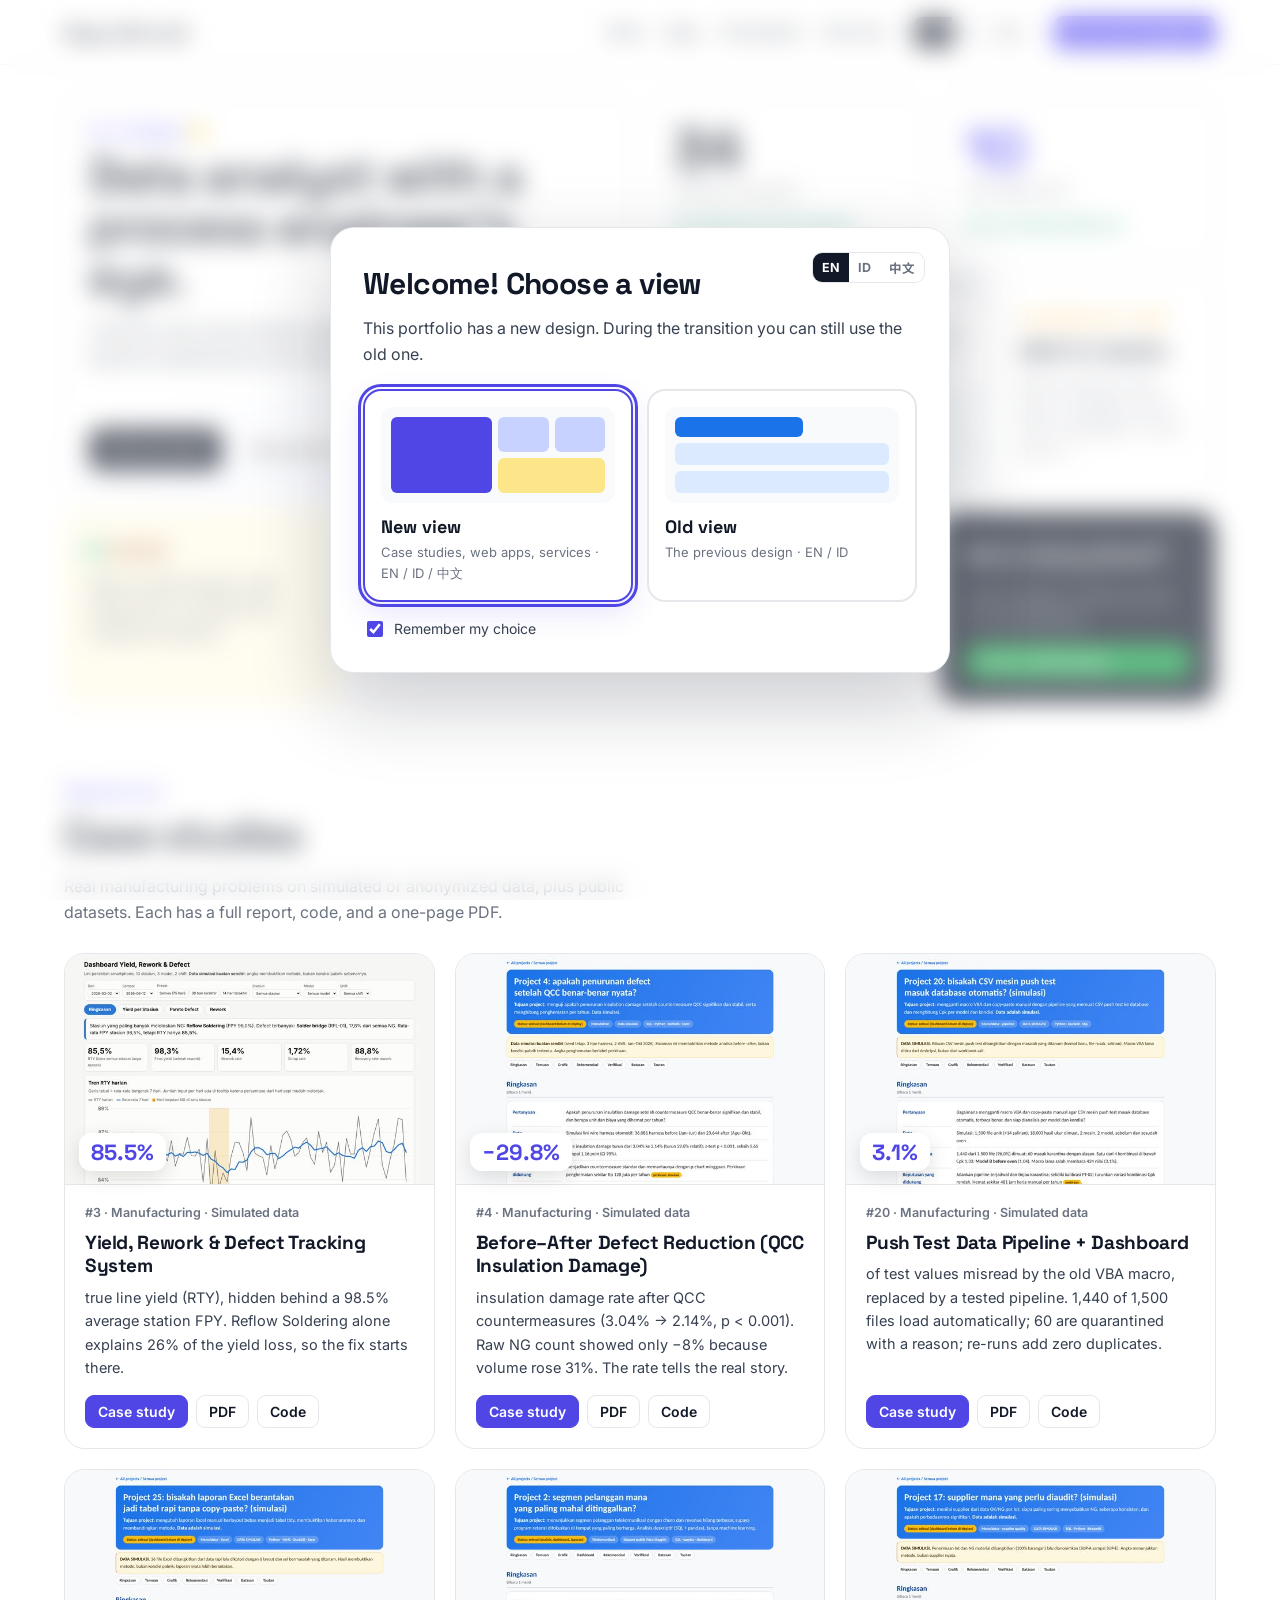
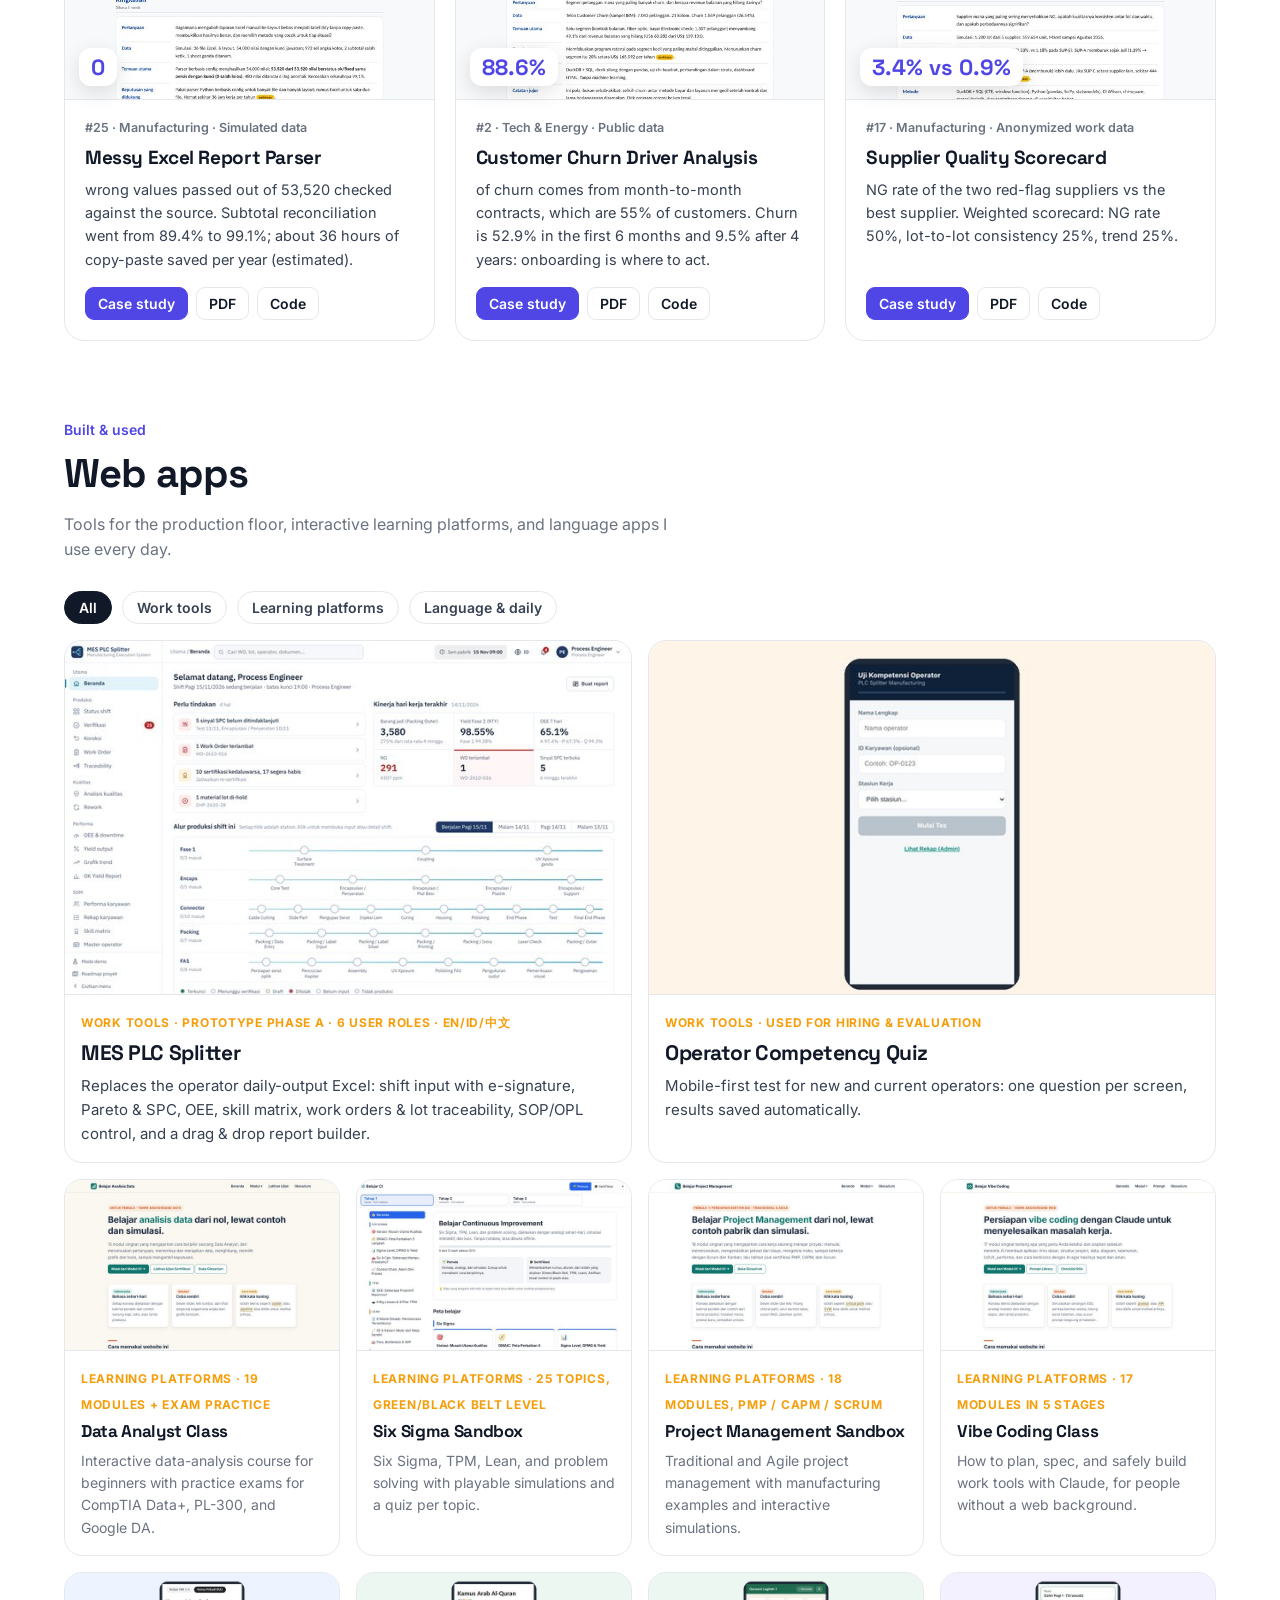
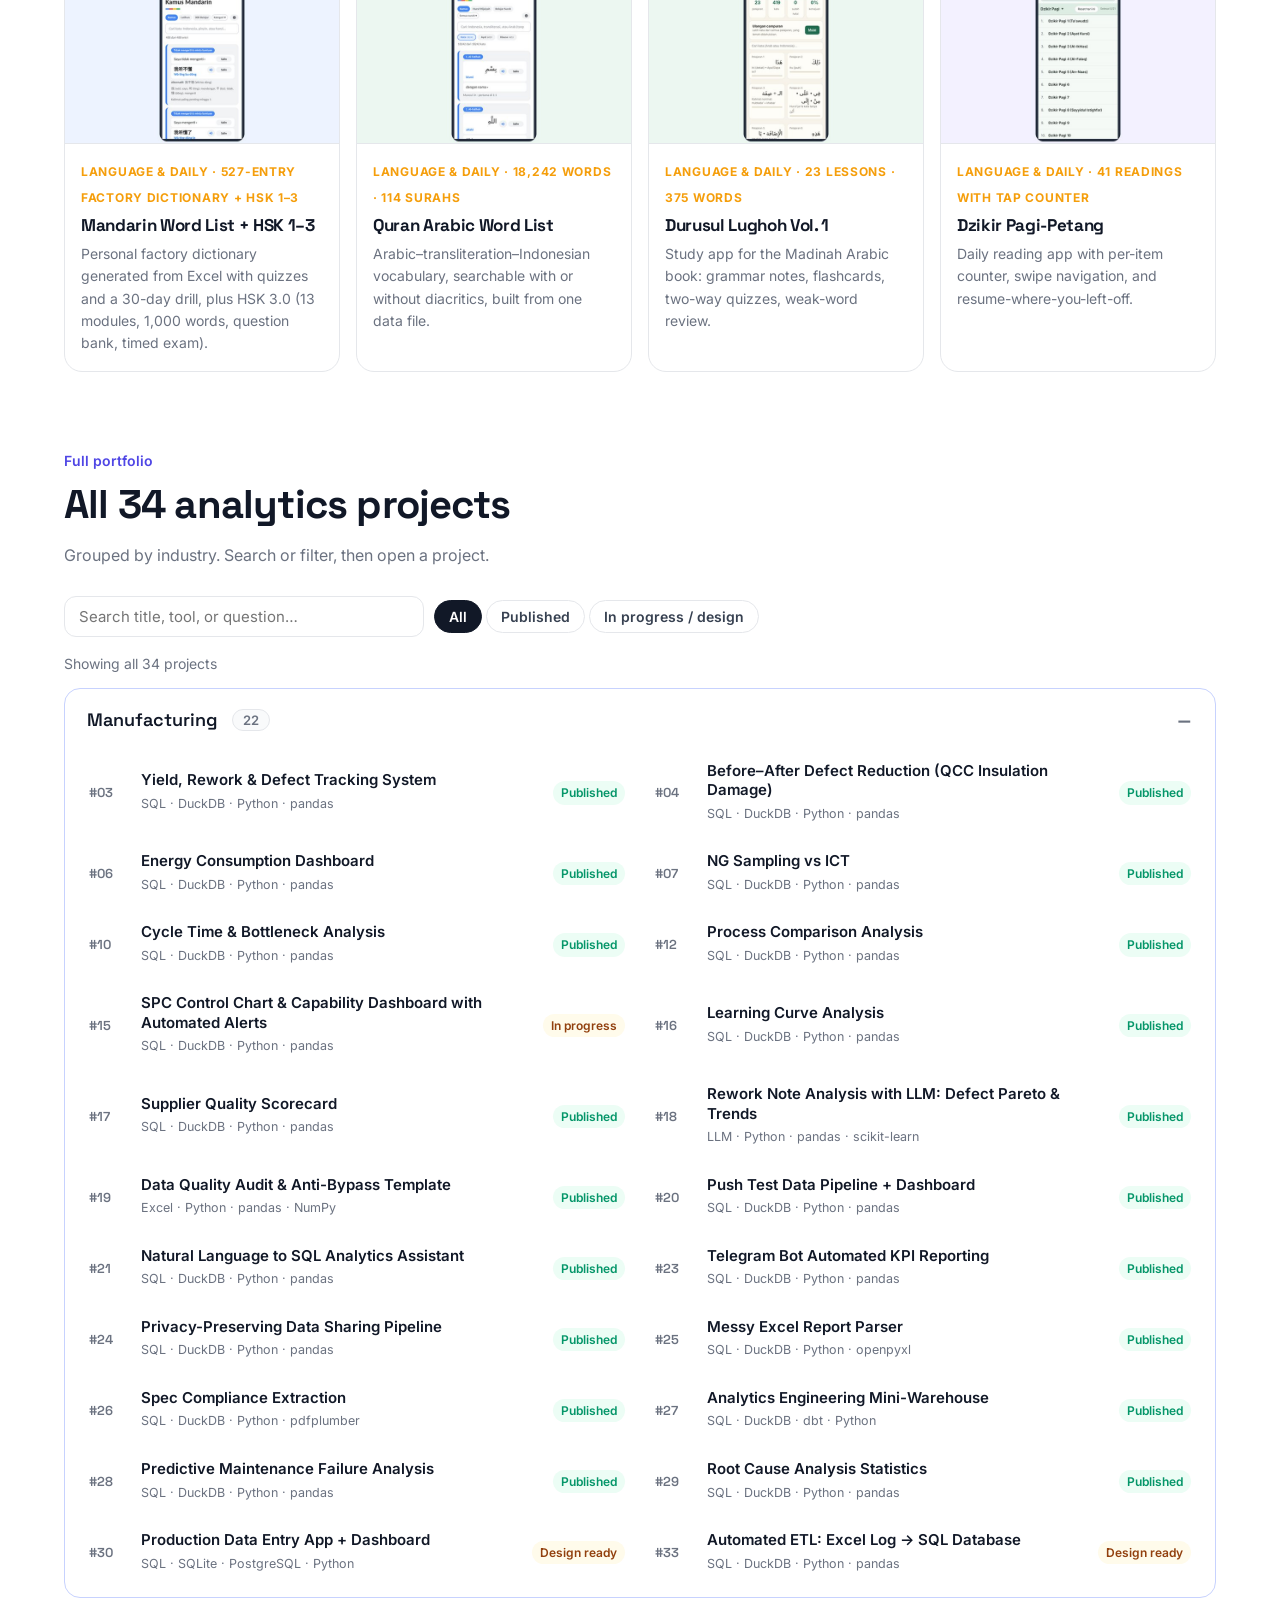
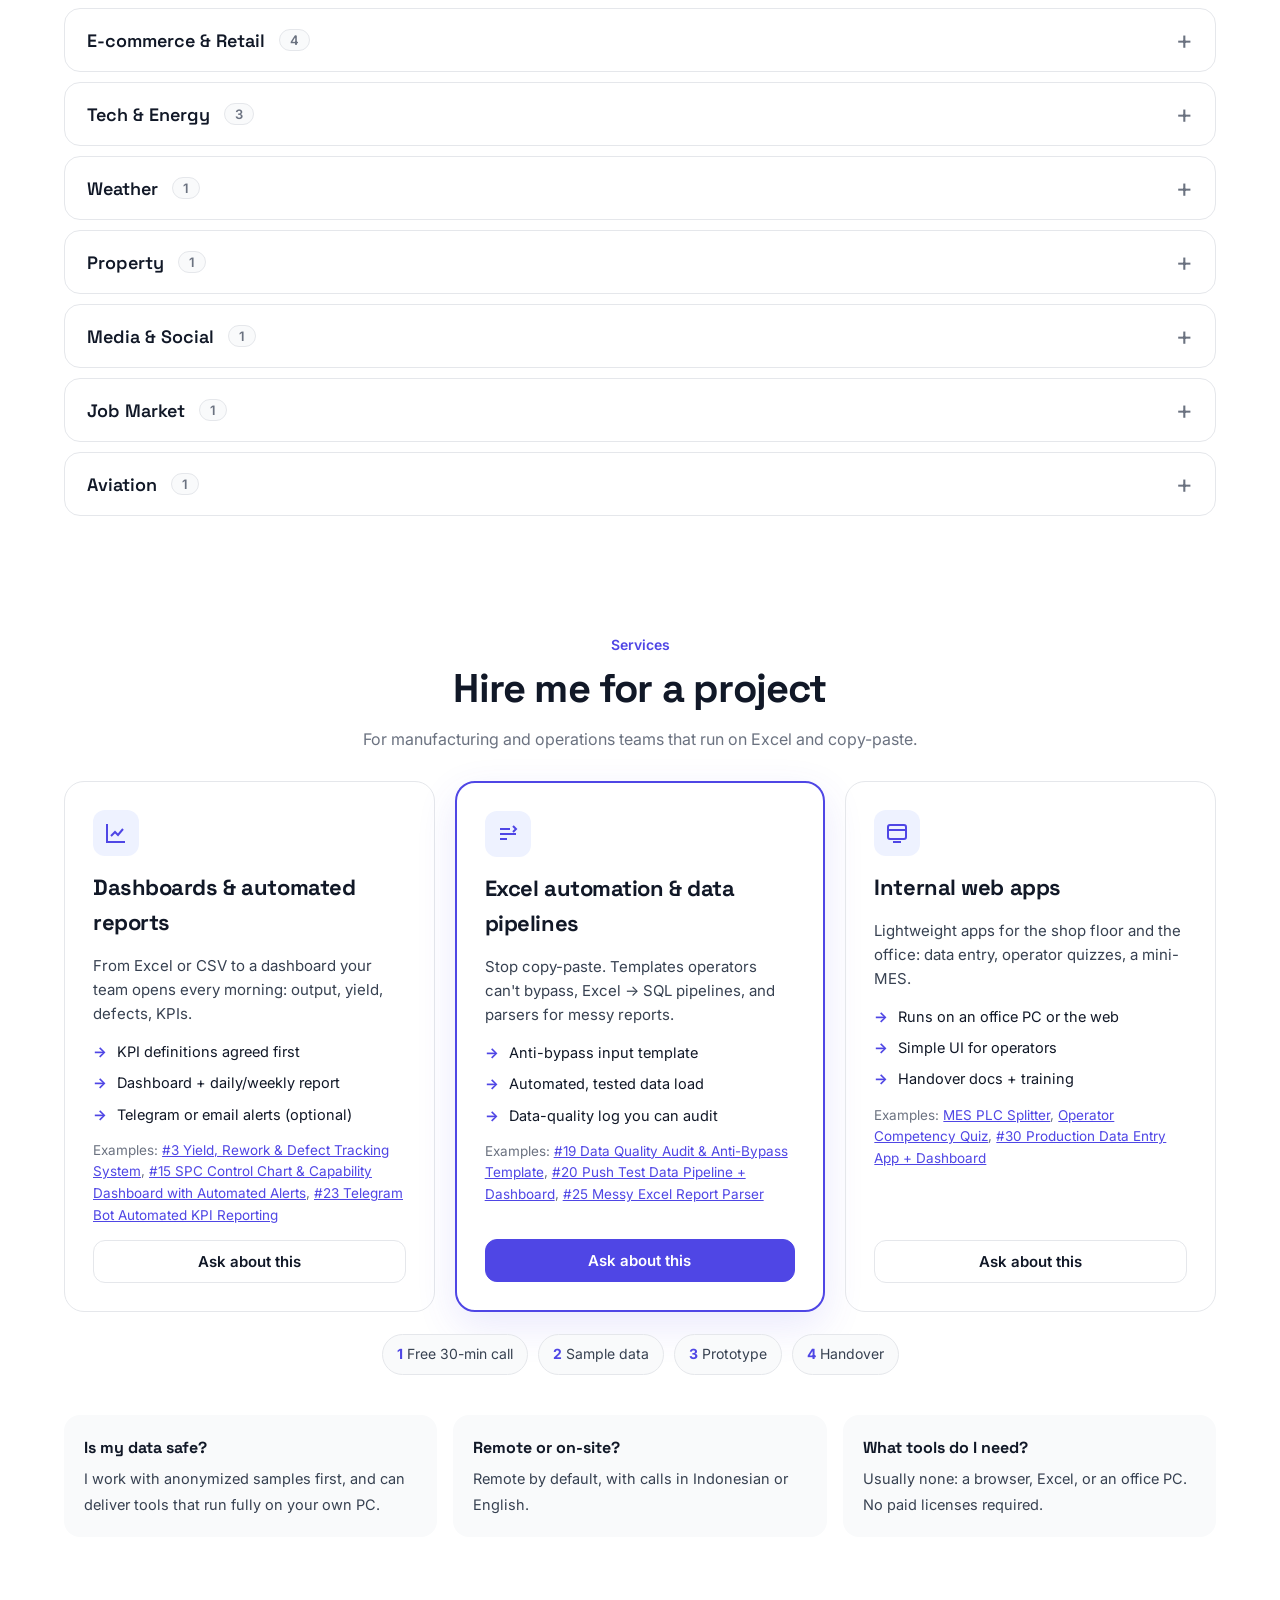
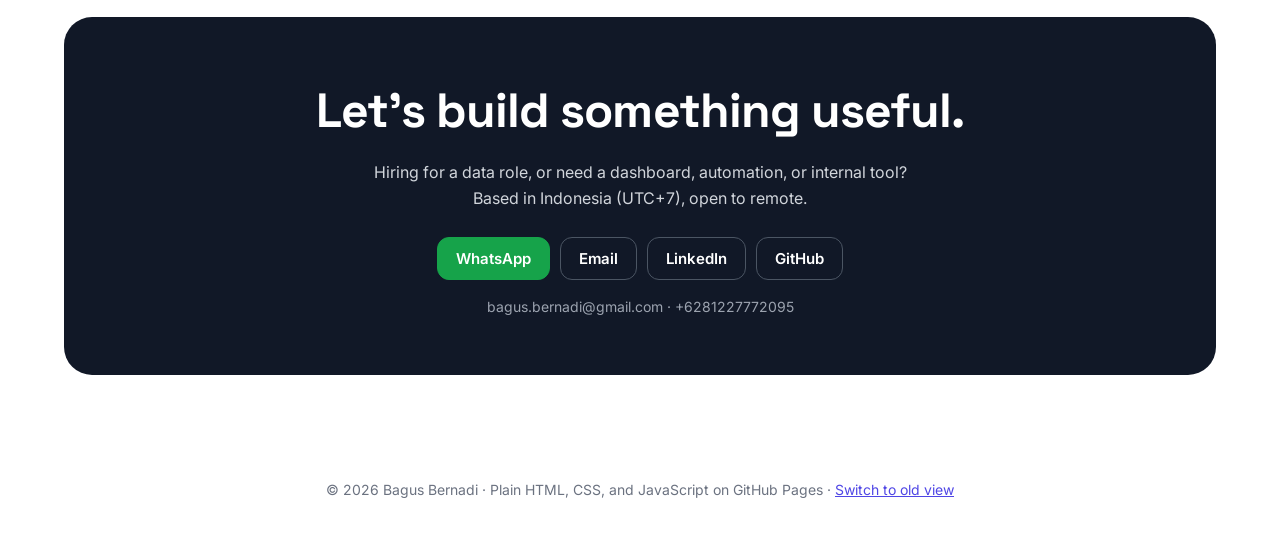
==== commit 57ae3de7: "Update konten hub: MES prototype Fase A (mes-dup) & Mandarin Word List - Tile "Featured app" dan kar" ====
--- a/index.html
+++ b/index.html
@@ -17,7 +17,7 @@
 <link rel="icon" href="assets/favicon.svg" type="image/svg+xml">
 <link rel="preconnect" href="https://fonts.googleapis.com"><link rel="preconnect" href="https://fonts.gstatic.com" crossorigin>
 <link rel="stylesheet" href="https://fonts.googleapis.com/css2?family=Inter:wght@400;500;600;700&family=Noto+Sans+SC:wght@400;500;700&family=Space+Grotesk:wght@500;600;700&display=swap">
-<link rel="stylesheet" href="assets/style.css?v=20261118a">
+<link rel="stylesheet" href="assets/style.css?v=20261118b">
 <script type="application/ld+json">{"@context":"https://schema.org","@type":"Person","name":"Bagus Bernadi","jobTitle":"Process Engineer → Data Analyst","url":"https://bagusbernadi.github.io/","sameAs":["https://github.com/bagusbernadi","https://www.linkedin.com/in/bagus-bernadi/"],"knowsAbout":["SQL","Python","Statistics","SPC","Dashboards","Excel automation","Manufacturing analytics"]}</script>
 </head>
 <body>
@@ -37,7 +37,7 @@
   <div class="cta"><a class="btn pri" href="#work" data-i="hero.b1"></a><a class="btn" href="#services" data-i="hero.b2"></a></div></div>
  <div class="t num"><b id="nP"></b><span data-i="n.p"></span><small id="nD"></small></div>
  <div class="t num n2"><b id="nA"></b><span data-i="n.a"></span><small data-i="n.as"></small></div>
- <a class="t shot" href="https://github.com/bagusbernadi/mes-que-un-club" target="_blank" rel="noopener"><img src="assets/thumbs/mes.jpg" alt="MES PLC Splitter"><div><span class="k" data-i="shot.k"></span><h3>MES PLC Splitter</h3><p data-i="shot.p"></p></div></a>
+ <a class="t shot" href="https://bagusbernadi.github.io/mes-dup/" target="_blank" rel="noopener"><img src="assets/thumbs/mes.jpg" alt="MES PLC Splitter"><div><span class="k" data-i="shot.k"></span><h3>MES PLC Splitter</h3><p data-i="shot.p"></p></div></a>
  <div class="t open"><span class="dot"><i></i><span data-i="open.h"></span></span><p data-i="open.p"></p></div>
  <div class="t stack"><h3 data-i="stack.h"></h3><div class="chips" id="chips"></div></div>
  <div class="t talk"><h3 data-i="talk.h"></h3><p data-i="talk.p"></p><a class="btn wa sm" id="waT" target="_blank" rel="noopener" data-i="talk.b"></a></div>
@@ -75,8 +75,8 @@
 </div>
 <button class="totop" id="totop" type="button" aria-label="Back to top">↑</button>
 
-<script src="data/projects.js?v=20261118a"></script>
-<script src="data/showcase.js?v=20261118a"></script>
-<script src="assets/app.js?v=20261118a"></script>
+<script src="data/projects.js?v=20261118b"></script>
+<script src="data/showcase.js?v=20261118b"></script>
+<script src="assets/app.js?v=20261118b"></script>
 </body>
 </html>
